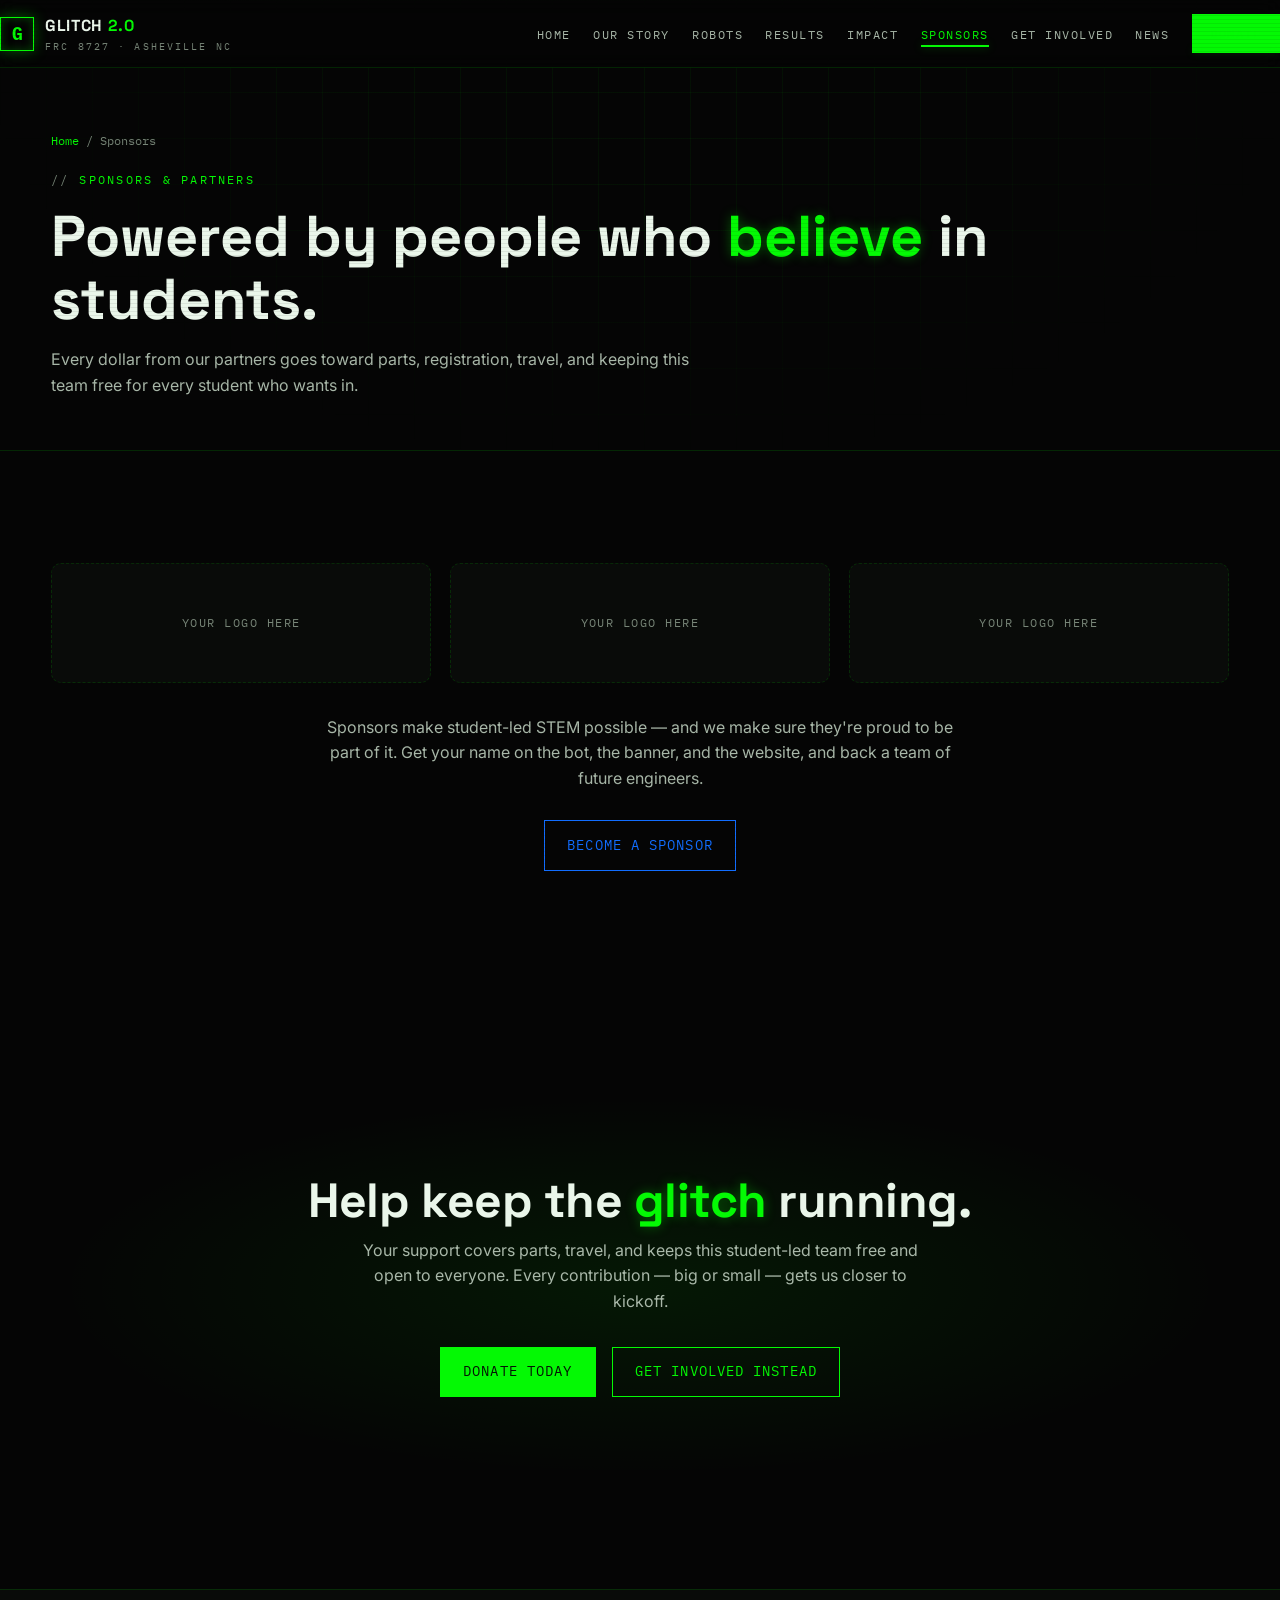
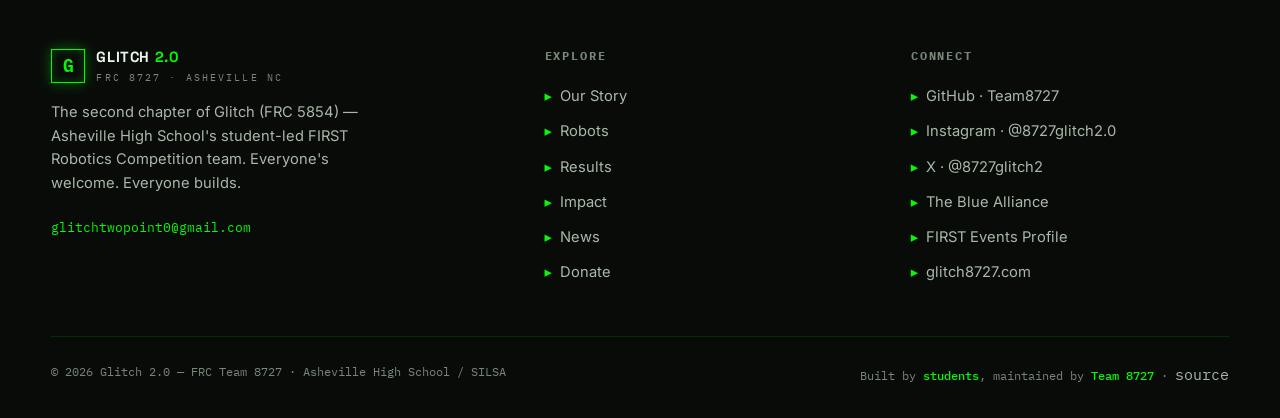
==== sponsors.html @ 0072e233 "hi" ====
<!DOCTYPE html>
<html lang="en">
<head>
  <meta charset="UTF-8">
  <meta name="viewport" content="width=device-width, initial-scale=1">
  <title>Sponsors &amp; Donate | GLITCH 2.0 FRC 8727</title>
  <meta name="description" content="Support Glitch 2.0 (FRC 8727). Sponsor the team or donate — every dollar keeps our student-led team free and open to everyone.">
  <link rel="icon" href="assets/favicon.svg" type="image/svg+xml">
  <meta property="og:type" content="website">
  <meta property="og:title" content="Sponsors &amp; Donate | GLITCH 2.0 FRC 8727">
  <meta name="theme-color" content="#04F904">
  <link rel="stylesheet" href="assets/css/style.css">
</head>
<body id="top">
  <a class="skip" href="#main">Skip to main content</a>
  <div class="scanlines" aria-hidden="true"></div>

  <!-- ================= NAV ================= -->
  <header class="nav">
    <div class="container nav-inner">
      <a class="brand" href="index.html" aria-label="Glitch 2.0 home">
        <span class="brand-mark" aria-hidden="true">G</span>
        <span>
          <span class="brand-name">GLITCH <span>2.0</span></span>
          <span class="brand-sub">FRC 8727 · ASHEVILLE NC</span>
        </span>
      </a>
      <nav aria-label="Primary">
        <ul class="nav-links" id="nav-links">
          <li><a href="index.html">Home</a></li>
          <li><a href="about.html">Our Story</a></li>
          <li><a href="robots.html">Robots</a></li>
          <li><a href="results.html">Results</a></li>
          <li><a href="impact.html">Impact</a></li>
          <li><a href="sponsors.html">Sponsors</a></li>
          <li><a href="get-involved.html">Get Involved</a></li>
          <li><a href="news.html">News</a></li>
          <li><a class="btn solid" href="sponsors.html#donate">Donate</a></li>
        </ul>
      </nav>
      <button class="nav-toggle" aria-label="Toggle menu" aria-expanded="false" aria-controls="nav-links">☰</button>
    </div>
  </header>

  <main id="main">
    <!-- ================= PAGE HERO ================= -->
    <section class="page-hero">
      <div class="bg-grid" aria-hidden="true"></div>
      <div class="container">
        <div class="breadcrumb"><a href="index.html">Home</a> / Sponsors</div>
        <span class="kicker">Sponsors &amp; partners</span>
        <h1>Powered by people who <span class="glow-text">believe</span> in students.</h1>
        <p>Every dollar from our partners goes toward parts, registration, travel, and keeping this
        team free for every student who wants in.</p>
      </div>
    </section>

    <section class="section" id="sponsors">
      <div class="container">
        <div class="sponsor-grid">
          <div class="sponsor-slot reveal">Your logo here</div>
          <div class="sponsor-slot reveal d1">Your logo here</div>
          <div class="sponsor-slot reveal d2">Your logo here</div>
        </div>

        <p class="sponsor-note">Sponsors make student-led STEM possible — and we make sure they're proud
        to be part of it. Get your name on the bot, the banner, and the website, and back a team of
        future engineers.</p>

        <div class="sponsor-cta reveal">
          <a class="btn blue" href="mailto:glitchtwopoint0@gmail.com?subject=Sponsoring%20Glitch%202.0">Become a Sponsor</a>
        </div>
      </div>
    </section>

    <!-- ================= DONATE ================= -->
    <section class="section" id="donate">
      <div class="container cta-band reveal">
        <h2>Help keep the <span class="glow-text">glitch</span> running.</h2>
        <p>Your support covers parts, travel, and keeps this student-led team free and open to everyone.
        Every contribution — big or small — gets us closer to kickoff.</p>
        <div class="cta-row">
          <a class="btn solid" href="mailto:glitchtwopoint0@gmail.com?subject=Donation%20to%20Glitch%202.0">Donate Today</a>
          <a class="btn" href="get-involved.html">Get Involved Instead</a>
        </div>
      </div>
    </section>
  </main>

  <!-- ================= FOOTER ================= -->
  <footer class="footer">
    <div class="container">
      <div class="footer-grid">
        <div>
          <a class="brand" href="index.html" aria-label="Glitch 2.0 home">
            <span class="brand-mark" aria-hidden="true">G</span>
            <span>
              <span class="brand-name">GLITCH <span>2.0</span></span>
              <span class="brand-sub">FRC 8727 · ASHEVILLE NC</span>
            </span>
          </a>
          <p class="brand-desc">The second chapter of Glitch (FRC 5854) — Asheville High School's
          student-led FIRST Robotics Competition team. Everyone's welcome. Everyone builds.</p>
          <p style="font-family:var(--font-mono);font-size:0.8rem;color:var(--neon)">glitchtwopoint0@gmail.com</p>
        </div>

        <div>
          <h4>Explore</h4>
          <ul class="footer-links">
            <li><a href="about.html">Our Story</a></li>
            <li><a href="robots.html">Robots</a></li>
            <li><a href="results.html">Results</a></li>
            <li><a href="impact.html">Impact</a></li>
            <li><a href="news.html">News</a></li>
            <li><a href="sponsors.html#donate">Donate</a></li>
          </ul>
        </div>

        <div>
          <h4>Connect</h4>
          <ul class="footer-links">
            <li><a href="https://github.com/Team8727" target="_blank" rel="noopener">GitHub · Team8727</a></li>
            <li><a href="https://www.instagram.com/8727glitch2.0/" target="_blank" rel="noopener">Instagram · @8727glitch2.0</a></li>
            <li><a href="https://x.com/8727glitch2" target="_blank" rel="noopener">X · @8727glitch2</a></li>
            <li><a href="https://www.thebluealliance.com/team/8727" target="_blank" rel="noopener">The Blue Alliance</a></li>
            <li><a href="https://frc-events.firstinspires.org/team/8727" target="_blank" rel="noopener">FIRST Events Profile</a></li>
            <li><a href="https://www.glitch8727.com" target="_blank" rel="noopener">glitch8727.com</a></li>
          </ul>
        </div>
      </div>

      <div class="footer-bottom">
        <span>© <span id="year">2026</span> Glitch 2.0 — FRC Team 8727 · Asheville High School / SILSA</span>
        <span class="credit">Built by <b>students</b>, maintained by <b>Team 8727</b> · <a href="https://github.com/Team8727/Glitch-2.0-Website" target="_blank" rel="noopener">source</a></span>
      </div>
    </div>
  </footer>

  <a class="to-top" href="#top" aria-label="Back to top">↑</a>

  <script src="assets/js/main.js"></script>
</body>
</html>
---- assets/css/style.css ----
/* ============================================================
   GLITCH 2.0 — FRC Team 8727
   Single-page site stylesheet
   Palette: near-black + neon green #04F904 + blue #116DFF
   ============================================================ */

/* ---------- Fonts ---------- */
@import url('https://fonts.googleapis.com/css2?family=Space+Grotesk:wght@400;500;600;700&family=IBM+Plex+Mono:wght@400;500;600&family=Inter:wght@400;500;600&display=swap');

/* ---------- Reset ---------- */
*, *::before, *::after { box-sizing: border-box; margin: 0; padding: 0; }

:root {
  --bg: #050505;
  --bg-2: #090b09;
  --surface: #0d0f0d;
  --surface-2: #111411;
  --line: rgba(4, 249, 4, 0.14);
  --line-strong: rgba(4, 249, 4, 0.35);
  --neon: #04F904;
  --neon-soft: rgba(4, 249, 4, 0.55);
  --neon-glow: rgba(4, 249, 4, 0.35);
  --blue: #116DFF;
  --blue-soft: rgba(17, 109, 255, 0.55);
  --magenta: #FF00E5;
  --text: #eaf6ea;
  --text-2: #a9b8a9;
  --muted: #788678;
  --font-display: 'Space Grotesk', system-ui, sans-serif;
  --font-body: 'Inter', system-ui, sans-serif;
  --font-mono: 'IBM Plex Mono', ui-monospace, monospace;
  --maxw: 1180px;
  --nav-h: 68px;
  --radius: 10px;
}

html { scroll-behavior: smooth; scroll-padding-top: calc(var(--nav-h) + 12px); }

body {
  background: var(--bg);
  color: var(--text);
  font-family: var(--font-body);
  line-height: 1.6;
  overflow-x: hidden;
  -webkit-font-smoothing: antialiased;
}

/* Custom scrollbar */
::-webkit-scrollbar { width: 10px; }
::-webkit-scrollbar-track { background: #080a08; }
::-webkit-scrollbar-thumb { background: linear-gradient(var(--neon), var(--blue)); border-radius: 0; }
::selection { background: var(--neon); color: #051205; }

img { max-width: 100%; display: block; }
a { color: var(--neon); text-decoration: none; }
a:hover { text-shadow: 0 0 8px var(--neon-glow); }
ul { list-style: none; }

/* ---------- Reusable bits ---------- */
.container { width: min(var(--maxw), 92vw); margin-inline: auto; }

.section { padding: clamp(4rem, 9vw, 7rem) 0; position: relative; }
.section-head { margin-bottom: clamp(2rem, 5vw, 3.5rem); max-width: 760px; }

.kicker {
  font-family: var(--font-mono);
  font-size: 0.78rem;
  letter-spacing: 0.18em;
  text-transform: uppercase;
  color: var(--neon);
  display: inline-flex;
  align-items: center;
  gap: 0.6rem;
  margin-bottom: 1rem;
}
.kicker::before { content: '//'; color: var(--muted); }
.kicker .idx { color: var(--blue); }

h1, h2, h3 { font-family: var(--font-display); font-weight: 700; line-height: 1.1; }
h2 { font-size: clamp(1.9rem, 4.5vw, 3rem); letter-spacing: -0.01em; }
.section-head p { color: var(--text-2); margin-top: 1rem; }

.glow-text { color: var(--neon); text-shadow: 0 0 12px var(--neon-glow); }

.btn {
  display: inline-flex;
  align-items: center;
  gap: 0.55rem;
  font-family: var(--font-mono);
  font-size: 0.85rem;
  letter-spacing: 0.08em;
  text-transform: uppercase;
  padding: 0.85rem 1.4rem;
  border: 1px solid var(--neon);
  color: var(--neon);
  background: transparent;
  position: relative;
  cursor: pointer;
  transition: background 0.2s, color 0.2s, box-shadow 0.2s;
}
.btn:hover { background: var(--neon); color: #051205; box-shadow: 0 0 24px var(--neon-glow); text-shadow: none; }
.btn.solid { background: var(--neon); color: #051205; }
.btn.solid:hover { background: transparent; color: var(--neon); }
.btn.blue { border-color: var(--blue); color: var(--blue); }
.btn.blue:hover { background: var(--blue); color: #04101f; box-shadow: 0 0 24px rgba(17,109,255,0.4); }

.card {
  background: linear-gradient(180deg, var(--surface), var(--bg-2));
  border: 1px solid var(--line);
  border-radius: var(--radius);
  padding: 1.6rem;
  position: relative;
  transition: border-color 0.25s, transform 0.25s;
}
.card:hover { border-color: var(--line-strong); transform: translateY(-3px); }

/* ---------- Background fx ---------- */
.bg-grid {
  background-image:
    linear-gradient(rgba(4,249,4,0.05) 1px, transparent 1px),
    linear-gradient(90deg, rgba(4,249,4,0.05) 1px, transparent 1px);
  background-size: 46px 46px;
  mask-image: radial-gradient(ellipse at 50% 0%, #000 30%, transparent 75%);
  -webkit-mask-image: radial-gradient(ellipse at 50% 0%, #000 30%, transparent 75%);
}

.scanlines {
  position: fixed;
  inset: 0;
  pointer-events: none;
  z-index: 60;
  background: repeating-linear-gradient(
    to bottom,
    transparent 0px,
    transparent 3px,
    rgba(0, 0, 0, 0.14) 3px,
    rgba(0, 0, 0, 0.14) 4px
  );
  mix-blend-mode: multiply;
  opacity: 0.5;
}

/* ---------- Nav ---------- */
.nav {
  position: fixed;
  top: 0; left: 0; right: 0;
  height: var(--nav-h);
  z-index: 50;
  display: flex;
  align-items: center;
  background: rgba(5, 5, 5, 0.78);
  backdrop-filter: blur(10px);
  -webkit-backdrop-filter: blur(10px);
  border-bottom: 1px solid var(--line);
  transition: box-shadow 0.3s, background 0.3s;
}
.nav.scrolled { background: rgba(5, 5, 5, 0.94); box-shadow: 0 6px 24px rgba(0,0,0,0.5); }
.nav-inner { display: flex; align-items: center; justify-content: space-between; width: 100%; }

.brand { display: flex; align-items: center; gap: 0.7rem; }
.brand-mark {
  width: 34px; height: 34px;
  display: grid; place-items: center;
  font-family: var(--font-mono);
  font-weight: 700; font-size: 1.15rem;
  color: var(--neon);
  border: 1px solid var(--neon);
  box-shadow: 0 0 14px var(--neon-glow), inset 0 0 10px rgba(4,249,4,0.25);
}
.brand-name { font-family: var(--font-display); font-weight: 700; letter-spacing: 0.04em; color: var(--text); }
.brand-name span { color: var(--neon); }
.brand-sub { display: block; font-family: var(--font-mono); font-size: 0.6rem; letter-spacing: 0.22em; color: var(--muted); }

.nav-links { display: flex; align-items: center; gap: 1.4rem; }
.nav-links a {
  font-family: var(--font-mono);
  font-size: 0.78rem;
  letter-spacing: 0.12em;
  text-transform: uppercase;
  color: var(--text-2);
  position: relative;
  padding: 0.3rem 0;
}
.nav-links a::after {
  content: '';
  position: absolute; left: 0; bottom: 0;
  width: 0; height: 2px;
  background: var(--neon);
  box-shadow: 0 0 8px var(--neon-glow);
  transition: width 0.25s;
}
.nav-links a:hover, .nav-links a.active { color: var(--neon); }
.nav-links a:hover::after, .nav-links a.active::after { width: 100%; }
.nav-links .btn { padding: 0.55rem 1.1rem; }

.nav-toggle { display: none; background: none; border: 1px solid var(--line); color: var(--neon); width: 42px; height: 42px; cursor: pointer; font-size: 1.2rem; }

/* ---------- Hero ---------- */
.hero { position: relative; min-height: 100svh; display: flex; align-items: center; overflow: hidden; padding-top: var(--nav-h); }
.hero .bg-grid { position: absolute; inset: 0; }
.hero::before {
  content: '';
  position: absolute;
  width: 560px; height: 560px;
  background: radial-gradient(circle, var(--neon-glow), transparent 70%);
  top: -120px; right: -80px;
  filter: blur(60px);
  opacity: 0.5;
  animation: float 12s ease-in-out infinite;
}
.hero::after {
  content: '';
  position: absolute;
  width: 420px; height: 420px;
  background: radial-gradient(circle, rgba(17,109,255,0.35), transparent 70%);
  bottom: -140px; left: -100px;
  filter: blur(60px);
  animation: float 16s ease-in-out infinite reverse;
}
@keyframes float { 0%,100% { transform: translate(0,0); } 50% { transform: translate(20px, 20px); } }

.hero-inner { position: relative; z-index: 2; display: grid; grid-template-columns: 1.4fr 1fr; align-items: center; gap: 3rem; padding: 3rem 0; }

.hero-badge {
  display: inline-flex; align-items: center; gap: 0.6rem;
  font-family: var(--font-mono); font-size: 0.75rem; letter-spacing: 0.16em;
  color: var(--neon); border: 1px solid var(--line-strong);
  padding: 0.45rem 0.9rem; margin-bottom: 1.4rem;
}
.hero-badge .dot { width: 8px; height: 8px; background: var(--neon); border-radius: 50%; box-shadow: 0 0 10px var(--neon); animation: blink 1.4s steps(2) infinite; }
@keyframes blink { 50% { opacity: 0.25; } }

.hero-title { font-size: clamp(2.6rem, 9vw, 6rem); line-height: 0.98; letter-spacing: -0.02em; }
.hero-title .thin { color: var(--text-2); font-weight: 500; }

.hero-sub { margin-top: 1.4rem; font-size: clamp(1rem, 2.4vw, 1.25rem); color: var(--text-2); max-width: 30ch; }
.hero-sub strong { color: var(--text); }

.hero-cta { margin-top: 2rem; display: flex; flex-wrap: wrap; gap: 1rem; }
.hero-meta { margin-top: 2.2rem; display: flex; flex-wrap: wrap; gap: 1.6rem; font-family: var(--font-mono); font-size: 0.78rem; color: var(--muted); }
.hero-meta span b { color: var(--neon); font-weight: 500; }

.hero-visual { display: flex; justify-content: center; align-items: center; position: relative; }
.hero-visual .logo-frame {
  position: relative;
  width: min(360px, 80vw);
  aspect-ratio: 1 / 1;
  display: grid; place-items: center;
}
.hero-visual .logo-frame img { width: 100%; height: 100%; object-fit: contain; filter: drop-shadow(0 0 26px rgba(4,249,4,0.35)); }
.hero-visual .ring {
  position: absolute; inset: 0;
  border: 1px dashed var(--line-strong);
  border-radius: 50%;
  animation: spin 26s linear infinite;
}
.hero-visual .ring2 {
  position: absolute; inset: -18px;
  border: 1px solid rgba(17,109,255,0.35);
  border-radius: 50%;
  border-left-color: transparent;
  animation: spin 14s linear infinite reverse;
}
@keyframes spin { to { transform: rotate(360deg); } }

.scroll-hint {
  position: absolute; bottom: 26px; left: 50%; transform: translateX(-50%);
  font-family: var(--font-mono); font-size: 0.68rem; letter-spacing: 0.2em;
  color: var(--muted); display: flex; flex-direction: column; align-items: center; gap: 0.5rem;
}
.scroll-hint .mouse { width: 22px; height: 34px; border: 1px solid var(--muted); border-radius: 12px; position: relative; }
.scroll-hint .mouse::after { content: ''; position: absolute; top: 6px; left: 50%; width: 3px; height: 6px; background: var(--neon); transform: translateX(-50%); border-radius: 2px; animation: wheel 1.6s ease-in-out infinite; }
@keyframes wheel { 0% { opacity: 1; top: 6px; } 100% { opacity: 0; top: 18px; } }

/* Glitch heading */
.glitch { position: relative; display: inline-block; }
.glitch::before, .glitch::after {
  content: attr(data-text);
  position: absolute; inset: 0;
  overflow: hidden;
  clip-path: inset(0 0 0 0);
  opacity: 0.85;
}
.glitch::before { color: var(--magenta); animation: glitch-a 3.2s infinite steps(1); }
.glitch::after { color: var(--blue); animation: glitch-b 2.7s infinite steps(1); }
@keyframes glitch-a {
  0%, 8.4% { clip-path: inset(0 0 85% 0); transform: translate(-3px, 0); }
  8.6%, 16% { clip-path: inset(60% 0 10% 0); transform: translate(3px, -2px); }
  16.2%, 24% { clip-path: inset(30% 0 50% 0); transform: translate(-2px, 2px); }
  24.2%, 32% { clip-path: inset(80% 0 4% 0); transform: translate(2px, 0); }
  32.2%, 100% { clip-path: inset(0 0 100% 0); transform: translate(0,0); }
}
@keyframes glitch-b {
  0%, 10% { clip-path: inset(70% 0 12% 0); transform: translate(3px, 0); }
  10.2%, 18% { clip-path: inset(12% 0 70% 0); transform: translate(-3px, 2px); }
  18.2%, 26% { clip-path: inset(45% 0 30% 0); transform: translate(2px, -2px); }
  26.2%, 34% { clip-path: inset(90% 0 2% 0); transform: translate(-2px, 0); }
  34.2%, 100% { clip-path: inset(0 0 100% 0); transform: translate(0,0); }
}

/* ---------- Ticker (rotating individual messages) ---------- */
.ticker {
  border-block: 1px solid var(--line);
  background: var(--bg-2);
  padding: 0.85rem 1rem;
  display: flex;
  align-items: center;
  justify-content: center;
  gap: 1rem;
  min-height: 46px;
}
.ticker-label {
  font-family: var(--font-mono);
  font-size: 0.68rem;
  letter-spacing: 0.16em;
  color: var(--blue);
  white-space: nowrap;
}
.ticker-label::before { content: '▮'; color: var(--neon); margin-right: 0.5rem; animation: blink 1.4s steps(2) infinite; }
.ticker-text {
  font-family: var(--font-mono);
  font-size: 0.8rem;
  letter-spacing: 0.12em;
  text-transform: uppercase;
  color: var(--text-2);
  text-align: center;
  transition: opacity 0.35s ease, transform 0.35s ease;
}
.ticker-text b { color: var(--neon); font-weight: 500; }
.ticker-text.fade-out { opacity: 0; transform: translateY(8px); }

/* ---------- About ---------- */
.about-grid { display: grid; grid-template-columns: 1.15fr 0.85fr; gap: 3rem; align-items: start; }
.about-copy p { color: var(--text-2); margin-bottom: 1.1rem; }
.about-copy p strong { color: var(--text); }
.facts { display: grid; grid-template-columns: repeat(2, 1fr); gap: 0.8rem; margin-top: 1.6rem; }
.fact { border-left: 2px solid var(--neon); padding: 0.5rem 0.9rem; background: var(--surface); }
.fact b { display: block; font-family: var(--font-mono); font-size: 0.8rem; color: var(--neon); letter-spacing: 0.1em; }
.fact span { font-size: 0.85rem; color: var(--text-2); }

.terminal {
  background: #070907;
  border: 1px solid var(--line);
  border-radius: var(--radius);
  font-family: var(--font-mono);
  font-size: 0.82rem;
  box-shadow: 0 20px 60px rgba(0,0,0,0.6);
  overflow: hidden;
}
.terminal-bar { display: flex; align-items: center; gap: 0.5rem; padding: 0.7rem 1rem; border-bottom: 1px solid var(--line); background: var(--surface); }
.terminal-bar i { width: 10px; height: 10px; border-radius: 50%; display: inline-block; }
.terminal-bar i:nth-child(1) { background: #ff5f56; } .terminal-bar i:nth-child(2) { background: #ffbd2e; } .terminal-bar i:nth-child(3) { background: #27c93f; }
.terminal-bar span { margin-left: auto; font-size: 0.7rem; color: var(--muted); letter-spacing: 0.08em; }
.terminal-body { padding: 1.1rem 1.2rem; min-height: 260px; }
.terminal-body .line { color: var(--text-2); margin-bottom: 0.45rem; white-space: pre-wrap; }
.terminal-body .line .p { color: var(--neon); }
.terminal-body .line .c { color: var(--blue); }
.terminal-body .line .dim { color: var(--muted); }
.terminal-body .line .ok { color: var(--neon); }
.cursor { display: inline-block; width: 0.6em; height: 1em; background: var(--neon); vertical-align: text-bottom; animation: blink 1s steps(1) infinite; }

/* ---------- Stats ---------- */
.stats { background: var(--bg-2); border-block: 1px solid var(--line); }
.stats-grid { display: grid; grid-template-columns: repeat(5, 1fr); gap: 1px; background: var(--line); }
.stat { background: var(--bg-2); padding: 2.2rem 1.2rem; text-align: center; }
.stat b { display: block; font-family: var(--font-display); font-size: clamp(2rem, 4vw, 3rem); font-weight: 700; color: var(--neon); text-shadow: 0 0 18px var(--neon-glow); }
.stat b sup { font-size: 0.5em; color: var(--blue); }
.stat span { display: block; margin-top: 0.4rem; font-family: var(--font-mono); font-size: 0.72rem; letter-spacing: 0.12em; text-transform: uppercase; color: var(--muted); }

/* ---------- Robots ---------- */
.robot-card { border-radius: var(--radius); border: 1px solid var(--line); background: linear-gradient(160deg, var(--surface), var(--bg-2)); overflow: hidden; display: grid; grid-template-columns: 1fr 2fr; transition: border-color 0.3s; }
.robot-card:hover { border-color: var(--line-strong); }
.robot-side { border-right: 1px solid var(--line); padding: 1.6rem 1.4rem; display: flex; flex-direction: column; justify-content: space-between; gap: 1rem; background: rgba(4,249,4,0.02); }
.robot-side .year { font-family: var(--font-mono); font-size: 0.75rem; letter-spacing: 0.18em; color: var(--blue); }
.robot-side .name { font-family: var(--font-display); font-size: 1.7rem; font-weight: 700; line-height: 1.05; }
.robot-side .aka { font-family: var(--font-mono); font-size: 0.75rem; color: var(--muted); }
.robot-side .status { align-self: flex-start; font-family: var(--font-mono); font-size: 0.7rem; letter-spacing: 0.12em; padding: 0.35rem 0.7rem; border: 1px solid var(--line-strong); color: var(--neon); }
.robot-side .status.unknown { color: var(--muted); border-color: rgba(120,134,120,0.4); }
.robot-side .status.win { background: rgba(4,249,4,0.08); box-shadow: 0 0 14px rgba(4,249,4,0.12); }
.robot-main { padding: 1.6rem 1.5rem; }
.robot-main p { color: var(--text-2); font-size: 0.95rem; margin-bottom: 1rem; }
.robot-main p strong { color: var(--text); }
.robot-tags { display: flex; flex-wrap: wrap; gap: 0.5rem; }
.robot-tags span { font-family: var(--font-mono); font-size: 0.7rem; letter-spacing: 0.06em; padding: 0.3rem 0.65rem; border: 1px solid var(--line); color: var(--text-2); border-radius: 2px; }
.robot-tags span b { color: var(--neon); font-weight: 500; }
.robot-list { display: grid; gap: 1.4rem; }

/* ---------- Results ---------- */
.results-grid { display: grid; grid-template-columns: 1.2fr 0.8fr; gap: 3rem; align-items: start; }

.season-table { width: 100%; border-collapse: collapse; font-size: 0.9rem; }
.season-table th {
  font-family: var(--font-mono); font-size: 0.7rem; letter-spacing: 0.14em; text-transform: uppercase;
  color: var(--muted); text-align: left; padding: 0.7rem 0.8rem; border-bottom: 1px solid var(--line-strong);
}
.season-table td { padding: 0.85rem 0.8rem; border-bottom: 1px solid var(--line); color: var(--text-2); }
.season-table td b { color: var(--text); }
.season-table tr.hl td { background: rgba(4,249,4,0.05); }
.season-table tr.hl td:first-child { box-shadow: inset 3px 0 0 var(--neon); }
.season-table .award { font-family: var(--font-mono); font-size: 0.72rem; color: var(--neon); }
.season-table .stat-badge { font-family: var(--font-mono); font-size: 0.75rem; color: var(--blue); }

.awards { margin-top: 1.8rem; }
.awards h3 { font-size: 1.05rem; margin-bottom: 1.2rem; font-family: var(--font-mono); color: var(--text-2); font-weight: 500; letter-spacing: 0.08em; }
.award-list { position: relative; padding-left: 1.4rem; }
.award-list::before { content: ''; position: absolute; left: 4px; top: 4px; bottom: 4px; width: 2px; background: linear-gradient(var(--neon), var(--blue)); opacity: 0.5; }
.award-item { position: relative; padding: 0.5rem 0 0.9rem 1rem; }
.award-item::before { content: ''; position: absolute; left: -1.4rem; top: 0.9rem; width: 10px; height: 10px; border-radius: 50%; background: var(--bg); border: 2px solid var(--neon); box-shadow: 0 0 10px var(--neon-glow); }
.award-item .yr { font-family: var(--font-mono); font-size: 0.7rem; color: var(--blue); letter-spacing: 0.1em; }
.award-item p { color: var(--text-2); font-size: 0.9rem; }
.award-item p b { color: var(--text); }

/* Event card */
.event-card { position: sticky; top: calc(var(--nav-h) + 20px); border: 1px solid var(--line-strong); background: linear-gradient(170deg, rgba(4,249,4,0.06), transparent 60%), var(--surface); border-radius: var(--radius); padding: 1.8rem; overflow: hidden; }
.event-card::after { content: 'THOR'; position: absolute; right: -30px; top: -30px; font-family: var(--font-display); font-weight: 700; font-size: 7rem; color: rgba(4,249,4,0.05); pointer-events: none; }
.event-card .tag { font-family: var(--font-mono); font-size: 0.7rem; letter-spacing: 0.16em; color: var(--neon); border: 1px solid var(--line-strong); padding: 0.3rem 0.6rem; display: inline-block; margin-bottom: 1rem; }
.event-card h3 { font-size: 1.4rem; margin-bottom: 0.3rem; }
.event-card .when { font-family: var(--font-mono); font-size: 0.8rem; color: var(--blue); }
.event-card .where { font-size: 0.9rem; color: var(--text-2); margin: 0.6rem 0 1.2rem; }
.countdown { display: grid; grid-template-columns: repeat(4, 1fr); gap: 0.6rem; margin: 1.2rem 0; }
.cd-cell { text-align: center; border: 1px solid var(--line); background: rgba(0,0,0,0.4); padding: 0.7rem 0.2rem; border-radius: 6px; }
.cd-cell b { display: block; font-family: var(--font-display); font-size: 1.6rem; color: var(--neon); text-shadow: 0 0 14px var(--neon-glow); }
.cd-cell span { font-family: var(--font-mono); font-size: 0.62rem; letter-spacing: 0.14em; text-transform: uppercase; color: var(--muted); }
.event-card .note { font-size: 0.8rem; color: var(--muted); margin-top: 0.8rem; font-family: var(--font-mono); }

/* ---------- Impact ---------- */
.impact-grid { display: grid; grid-template-columns: repeat(3, 1fr); gap: 1.4rem; }
.impact-card { border: 1px solid var(--line); border-radius: var(--radius); padding: 1.8rem 1.6rem; background: linear-gradient(180deg, var(--surface), var(--bg-2)); }
.impact-card .ico { font-size: 1.6rem; color: var(--neon); margin-bottom: 1rem; display: inline-block; text-shadow: 0 0 14px var(--neon-glow); }
.impact-card h3 { font-size: 1.15rem; margin-bottom: 0.6rem; }
.impact-card p { color: var(--text-2); font-size: 0.93rem; }
.impact-highlight { margin-top: 1.4rem; grid-column: 1 / -1; display: flex; align-items: center; gap: 1.2rem; border: 1px dashed var(--line-strong); border-radius: var(--radius); padding: 1.2rem 1.4rem; background: rgba(4,249,4,0.03); }
.impact-highlight .num { font-family: var(--font-display); font-size: 2.4rem; font-weight: 700; color: var(--neon); text-shadow: 0 0 18px var(--neon-glow); white-space: nowrap; }
.impact-highlight p { color: var(--text-2); font-size: 0.93rem; }
.impact-highlight p b { color: var(--text); }

/* ---------- Sponsors ---------- */
.sponsor-grid { display: grid; grid-template-columns: repeat(3, 1fr); gap: 1.2rem; margin-bottom: 2rem; }
.sponsor-slot { min-height: 120px; display: grid; place-items: center; border: 1px dashed var(--line); border-radius: var(--radius); color: var(--muted); font-family: var(--font-mono); font-size: 0.78rem; letter-spacing: 0.12em; text-transform: uppercase; background: var(--bg-2); }
.sponsor-slot.filled { border-style: solid; border-color: var(--line-strong); color: var(--text-2); font-size: 1.1rem; font-family: var(--font-display); font-weight: 700; letter-spacing: 0; text-transform: none; }
.sponsor-note { text-align: center; max-width: 640px; margin: 0 auto 1.8rem; color: var(--text-2); }
.sponsor-cta { text-align: center; }

/* ---------- Get involved ---------- */
.involve-grid { display: grid; grid-template-columns: repeat(2, 1fr); gap: 1.4rem; }
.involve-card { border: 1px solid var(--line); border-radius: var(--radius); padding: 1.7rem 1.6rem; background: linear-gradient(180deg, var(--surface), var(--bg-2)); position: relative; overflow: hidden; }
.involve-card::before { content: attr(data-tag); position: absolute; right: -2px; top: 12px; font-family: var(--font-mono); font-size: 0.65rem; letter-spacing: 0.14em; color: var(--bg); background: var(--neon); padding: 0.25rem 0.7rem; }
.involve-card h3 { font-size: 1.2rem; margin-bottom: 0.5rem; }
.involve-card p { color: var(--text-2); font-size: 0.93rem; margin-bottom: 1.1rem; }
.involve-card .tag-2 { font-family: var(--font-mono); font-size: 0.7rem; color: var(--blue); letter-spacing: 0.1em; }

/* ---------- News ---------- */
.news-grid { display: grid; grid-template-columns: repeat(3, 1fr); gap: 1.4rem; }
.news-card { border: 1px solid var(--line); border-radius: var(--radius); padding: 1.5rem; display: flex; flex-direction: column; background: linear-gradient(180deg, var(--surface), var(--bg-2)); }
.news-card .tag { font-family: var(--font-mono); font-size: 0.68rem; letter-spacing: 0.12em; text-transform: uppercase; color: var(--blue); }
.news-card .date { font-family: var(--font-mono); font-size: 0.72rem; color: var(--muted); margin: 0.5rem 0 0.7rem; }
.news-card h3 { font-size: 1.05rem; margin-bottom: 0.5rem; }
.news-card p { color: var(--text-2); font-size: 0.9rem; margin-bottom: 1rem; }
.news-card .more { margin-top: auto; font-family: var(--font-mono); font-size: 0.75rem; color: var(--neon); letter-spacing: 0.1em; }
.news-card.featured { border-color: var(--line-strong); box-shadow: inset 0 0 40px rgba(4,249,4,0.04); }

/* ---------- CTA band ---------- */
.cta-band { text-align: center; padding: 5rem 0; position: relative; }
.cta-band::before { content: ''; position: absolute; inset: 0; background: radial-gradient(ellipse at center, rgba(4,249,4,0.08), transparent 70%); }
.cta-band h2 { position: relative; margin-bottom: 0.6rem; }
.cta-band p { position: relative; color: var(--text-2); max-width: 560px; margin: 0 auto 2rem; }
.cta-band .cta-row { position: relative; display: flex; gap: 1rem; justify-content: center; flex-wrap: wrap; }

/* ---------- Footer ---------- */
.footer { border-top: 1px solid var(--line); background: var(--bg-2); padding: 3.5rem 0 2rem; }
.footer-grid { display: grid; grid-template-columns: 1.4fr 1fr 1fr; gap: 3rem; }
.footer h4 { font-family: var(--font-mono); font-size: 0.75rem; letter-spacing: 0.16em; text-transform: uppercase; color: var(--muted); margin-bottom: 1.1rem; }
.footer p, .footer a { color: var(--text-2); font-size: 0.92rem; }
.footer-links li { margin-bottom: 0.6rem; }
.footer-links a { display: inline-flex; align-items: center; gap: 0.5rem; }
.footer-links a::before { content: '▸'; color: var(--neon); }
.footer .brand-desc { color: var(--text-2); font-size: 0.92rem; margin: 1rem 0 1.4rem; max-width: 36ch; }
.footer-bottom { margin-top: 2.6rem; padding-top: 1.6rem; border-top: 1px solid var(--line); display: flex; justify-content: space-between; gap: 1rem; flex-wrap: wrap; font-family: var(--font-mono); font-size: 0.72rem; color: var(--muted); }
.footer-bottom a { color: var(--text-2); }
.footer-bottom .credit b { color: var(--neon); font-weight: 500; }

/* ---------- Back to top ---------- */
.to-top { position: fixed; right: 22px; bottom: 22px; z-index: 45; width: 46px; height: 46px; display: grid; place-items: center; border: 1px solid var(--line-strong); color: var(--neon); background: rgba(5,5,5,0.85); border-radius: 8px; opacity: 0; pointer-events: none; transition: opacity 0.3s, transform 0.3s; }
.to-top.show { opacity: 1; pointer-events: auto; }
.to-top:hover { transform: translateY(-3px); box-shadow: 0 0 18px var(--neon-glow); }

/* ---------- Reveal on scroll ---------- */
.reveal { opacity: 0; transform: translateY(26px); transition: opacity 0.7s ease, transform 0.7s ease; }
.reveal.in { opacity: 1; transform: none; }
.reveal.d1 { transition-delay: 0.08s; } .reveal.d2 { transition-delay: 0.16s; } .reveal.d3 { transition-delay: 0.24s; }

/* ---------- Skip link ---------- */
.skip { position: absolute; left: -999px; top: 0; z-index: 100; background: var(--neon); color: #051205; padding: 0.7rem 1.1rem; font-family: var(--font-mono); }
.skip:focus { left: 0; }

/* ---------- Interior page hero ---------- */
.page-hero { position: relative; padding: calc(var(--nav-h) + 4rem) 0 3.2rem; overflow: hidden; border-bottom: 1px solid var(--line); }
.page-hero .bg-grid { position: absolute; inset: 0; }
.page-hero .container { position: relative; z-index: 2; }
.page-hero .kicker { margin-bottom: 0.9rem; }
.page-hero h1 { font-size: clamp(2rem, 6vw, 3.6rem); }
.page-hero p { color: var(--text-2); max-width: 640px; margin-top: 1rem; }
.breadcrumb { font-family: var(--font-mono); font-size: 0.72rem; color: var(--muted); margin-bottom: 1rem; }
.breadcrumb a { color: var(--neon); }

/* ---------- Home: origins band ---------- */
.origins-band { border: 1px solid var(--line); border-left: 4px solid var(--neon); border-radius: var(--radius); padding: 2.2rem; background: linear-gradient(170deg, rgba(4,249,4,0.06), transparent 55%), var(--surface); display: grid; grid-template-columns: 1fr auto; align-items: center; gap: 2rem; }
.origins-band h3 { font-size: clamp(1.3rem, 3vw, 1.8rem); margin-bottom: 0.5rem; }
.origins-band p { color: var(--text-2); max-width: 62ch; }
@media (max-width: 760px) { .origins-band { grid-template-columns: 1fr; } }

/* ---------- Home: quick highlight cards ---------- */
.quick-grid { display: grid; grid-template-columns: repeat(3, 1fr); gap: 1.4rem; }
.quick-card { border: 1px solid var(--line); border-radius: var(--radius); padding: 1.6rem; background: linear-gradient(180deg, var(--surface), var(--bg-2)); transition: border-color 0.25s, transform 0.25s; }
.quick-card:hover { border-color: var(--line-strong); transform: translateY(-3px); }
.quick-card .num { font-family: var(--font-mono); font-size: 0.72rem; color: var(--blue); letter-spacing: 0.14em; }
.quick-card h3 { font-size: 1.15rem; margin: 0.5rem 0 0.5rem; }
.quick-card p { color: var(--text-2); font-size: 0.9rem; }
.quick-card .go { margin-top: 1rem; font-family: var(--font-mono); font-size: 0.75rem; color: var(--neon); letter-spacing: 0.08em; }
@media (max-width: 980px) { .quick-grid { grid-template-columns: 1fr; } }

/* ---------- About: lineage (why 2.0) ---------- */
.lineage { display: flex; align-items: stretch; justify-content: center; margin-bottom: 2.6rem; }
.lineage-node { flex: 1; max-width: 360px; border: 1px solid var(--line); border-radius: var(--radius); background: linear-gradient(180deg, var(--surface), var(--bg-2)); padding: 1.4rem 1.4rem 1.2rem; position: relative; }
.lineage-node .lg-year { position: absolute; top: -11px; left: 1.1rem; font-family: var(--font-mono); font-size: 0.68rem; letter-spacing: 0.14em; color: var(--bg); background: var(--blue); padding: 0.15rem 0.6rem; }
.lineage-node:last-child .lg-year { background: var(--neon); color: #051205; }
.lineage-node b { font-family: var(--font-display); font-size: 1.35rem; display: block; letter-spacing: 0.02em; }
.lineage-node small { display: block; color: var(--muted); font-size: 0.82rem; margin-top: 0.35rem; }
.lineage-arrow { display: grid; place-items: center; padding: 0 1.2rem; font-size: 1.3rem; color: var(--neon); text-shadow: 0 0 12px var(--neon-glow); }
.lineage-arrow::after { content: '▶'; }
.why2 { text-align: center; font-family: var(--font-mono); font-size: 0.85rem; letter-spacing: 0.1em; color: var(--text-2); margin-bottom: 2.6rem; }
.why2 b { color: var(--neon); font-weight: 500; }
@media (max-width: 640px) { .lineage { flex-direction: column; align-items: stretch; gap: 1.2rem; } .lineage-arrow { transform: rotate(90deg); padding: 0; } }

/* ---------- Hero: origins line ---------- */
.hero-legacy { margin-top: 1.4rem; display: inline-flex; align-items: center; gap: 0.7rem; font-family: var(--font-mono); font-size: 0.78rem; letter-spacing: 0.05em; color: var(--text-2); border: 1px solid var(--line); border-left: 3px solid var(--neon); padding: 0.6rem 1rem; background: rgba(4,249,4,0.03); }
.hero-legacy b { color: var(--neon); font-weight: 500; }

/* ---------- Responsive ---------- */
@media (max-width: 980px) {
  .hero-inner { grid-template-columns: 1fr; text-align: center; }
  .hero-sub { margin-inline: auto; }
  .hero-cta, .hero-meta { justify-content: center; }
  .hero-visual { order: -1; }
  .hero-visual .logo-frame { width: 200px; }
  .stats-grid { grid-template-columns: repeat(2, 1fr); }
  .stat:last-child { grid-column: span 2; }
  .about-grid, .results-grid { grid-template-columns: 1fr; }
  .impact-grid, .news-grid { grid-template-columns: 1fr; }
  .sponsor-grid { grid-template-columns: repeat(2, 1fr); }
  .involve-grid { grid-template-columns: 1fr; }
  .event-card { position: static; }
  .footer-grid { grid-template-columns: 1fr; gap: 2rem; }
  .robot-card { grid-template-columns: 1fr; }
  .robot-side { border-right: 0; border-bottom: 1px solid var(--line); }

  .nav-links {
    position: fixed; inset: var(--nav-h) 0 auto 0;
    flex-direction: column; align-items: flex-start;
    background: rgba(5,5,5,0.97); padding: 1.4rem 6vw 1.6rem;
    gap: 1.1rem; border-bottom: 1px solid var(--line);
    transform: translateY(-120%); transition: transform 0.3s;
  }
  .nav-links.open { transform: none; }
  .nav-toggle { display: grid; place-items: center; }
}

@media (max-width: 560px) {
  .stats-grid { grid-template-columns: repeat(2, 1fr); }
  .facts { grid-template-columns: 1fr; }
  .sponsor-grid { grid-template-columns: 1fr; }
  .brand-sub { display: none; }
}

/* ---------- Reduced motion ---------- */
@media (prefers-reduced-motion: reduce) {
  *, *::before, *::after { animation-duration: 0.001ms !important; animation-iteration-count: 1 !important; transition-duration: 0.001ms !important; }
  html { scroll-behavior: auto; }
  .reveal { opacity: 1; transform: none; }
}
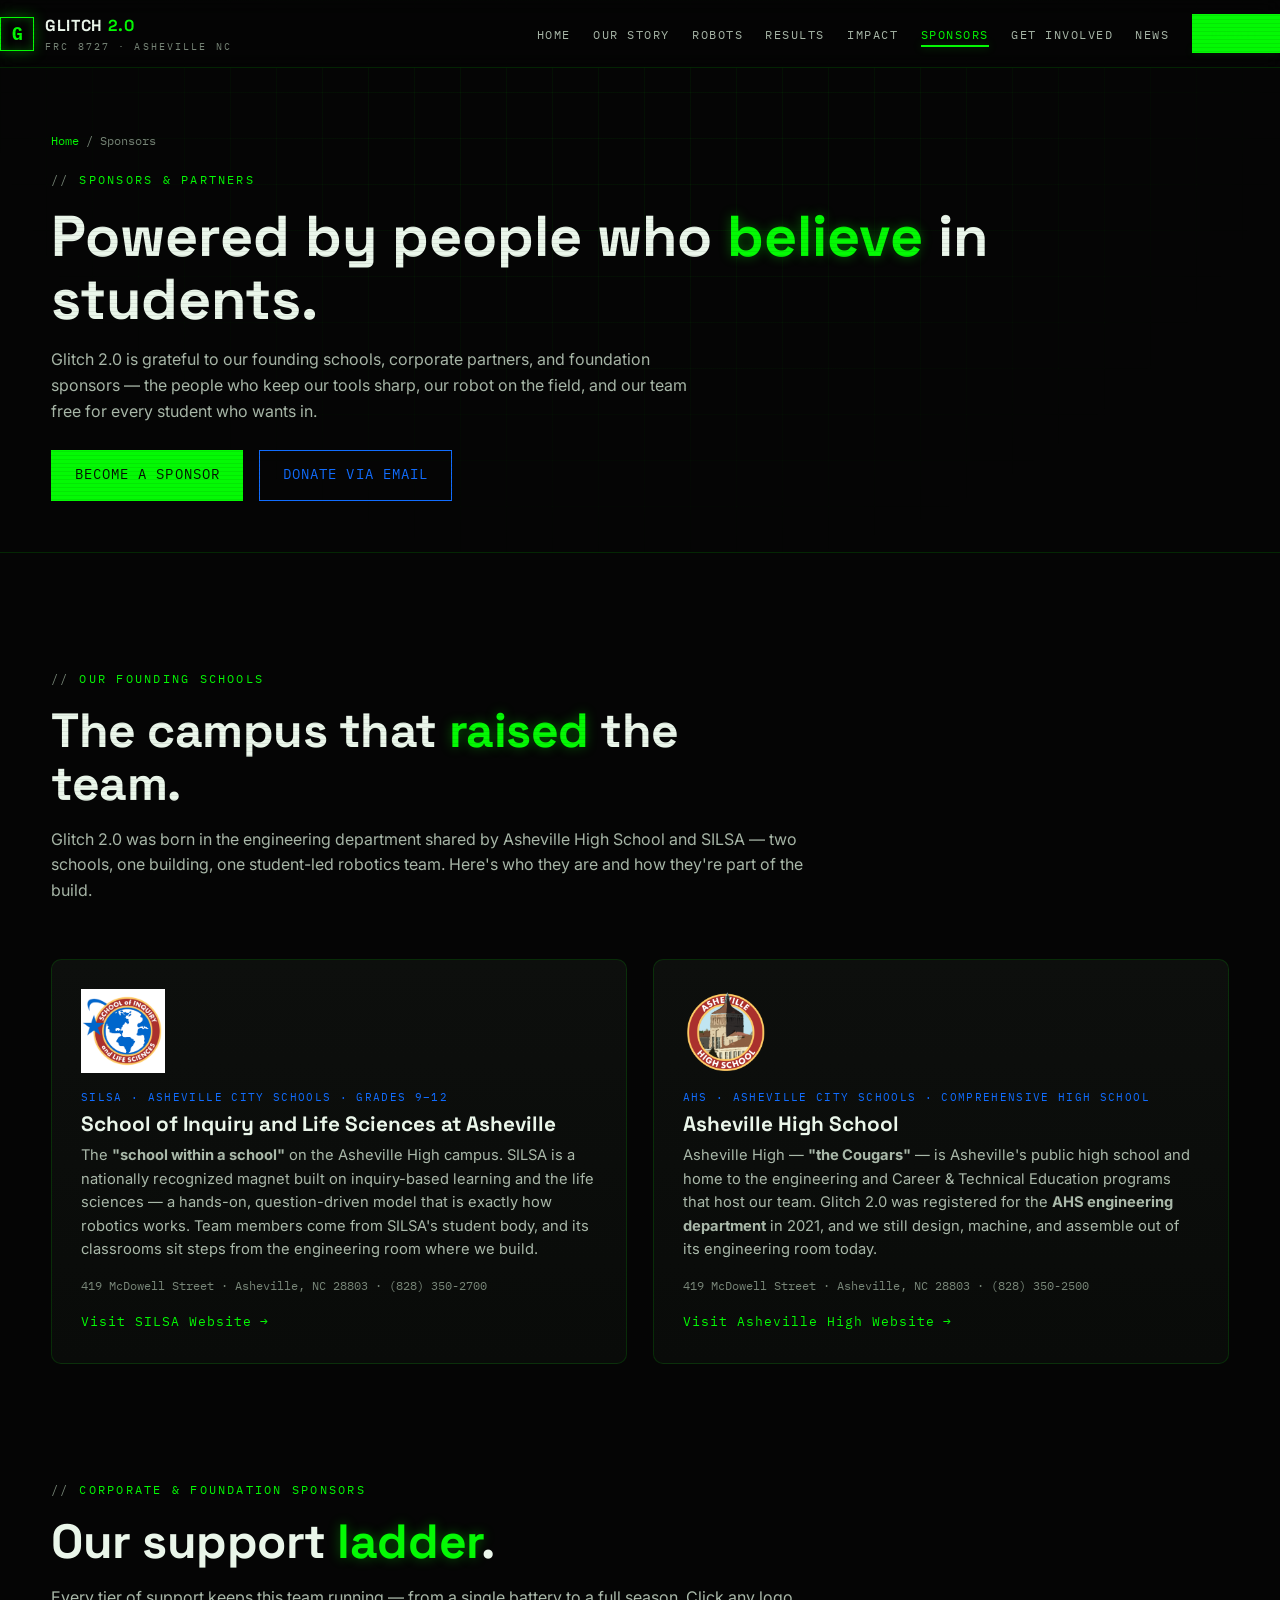
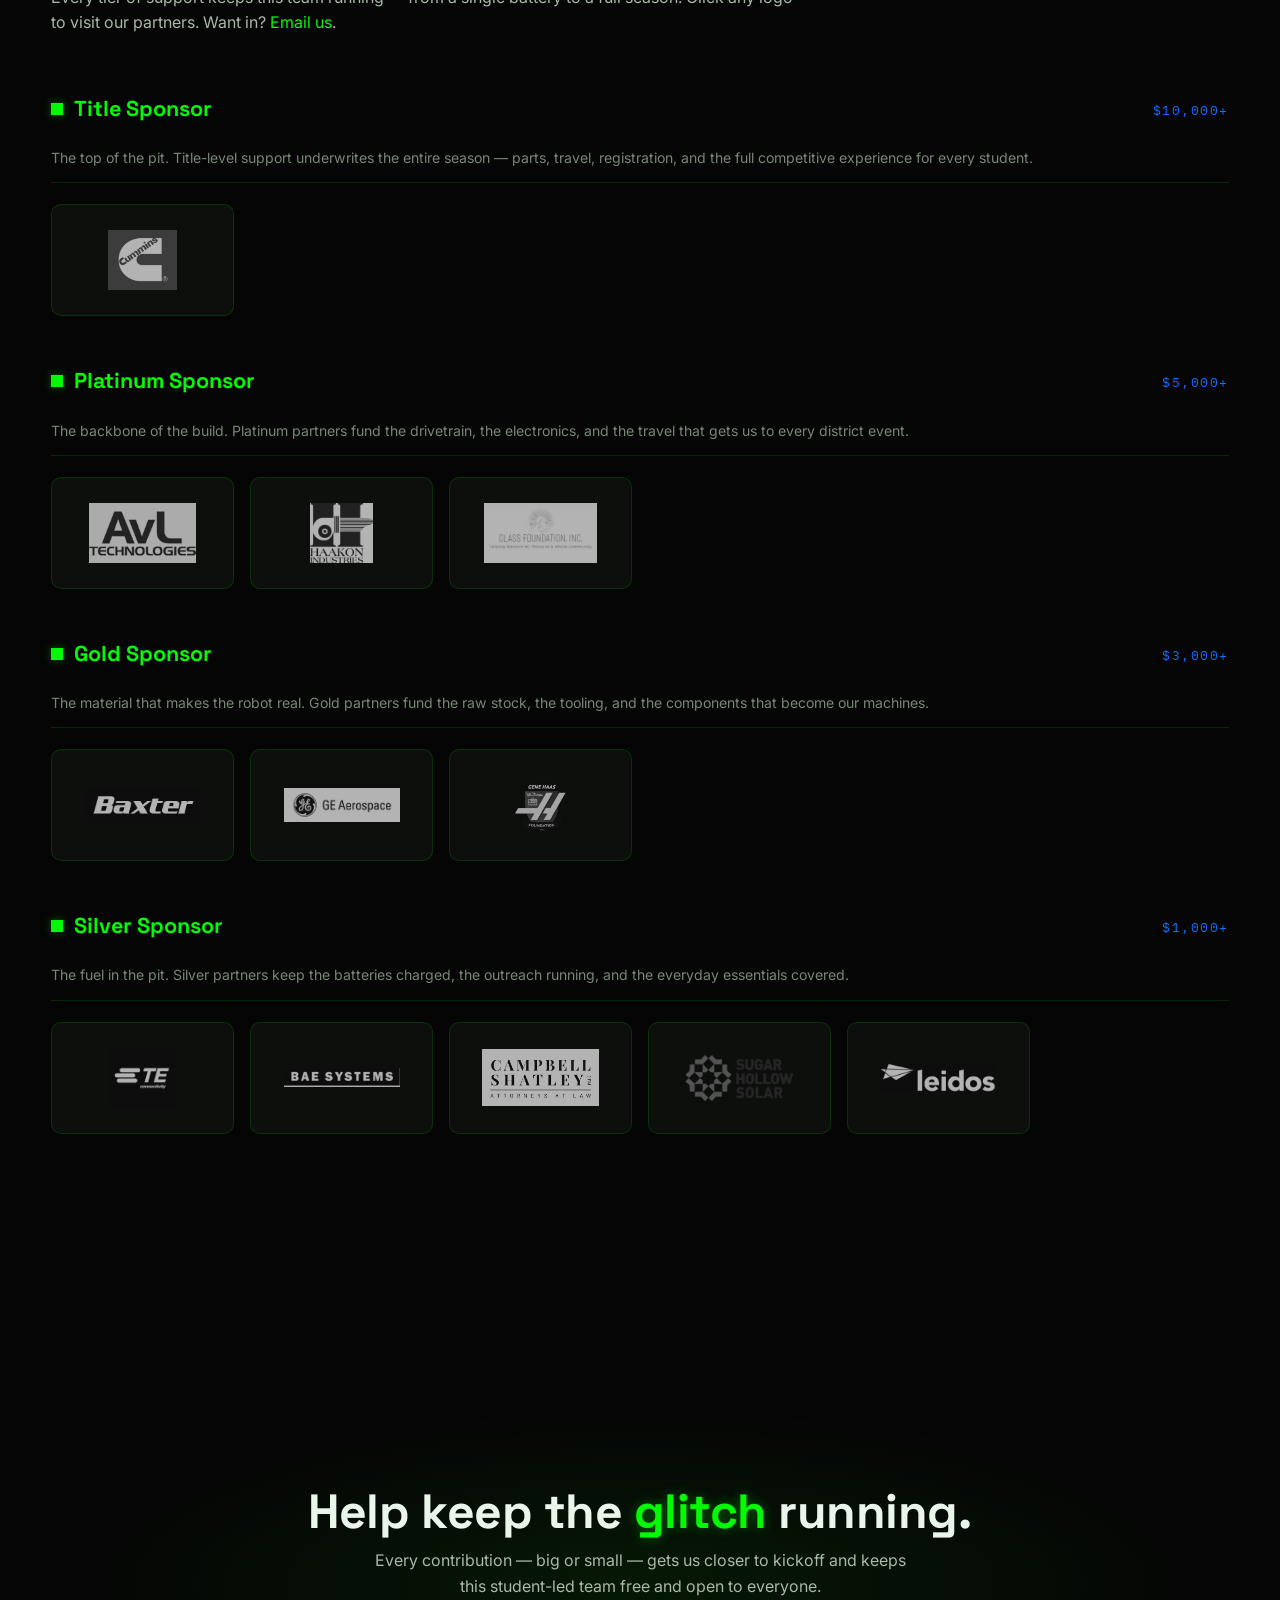
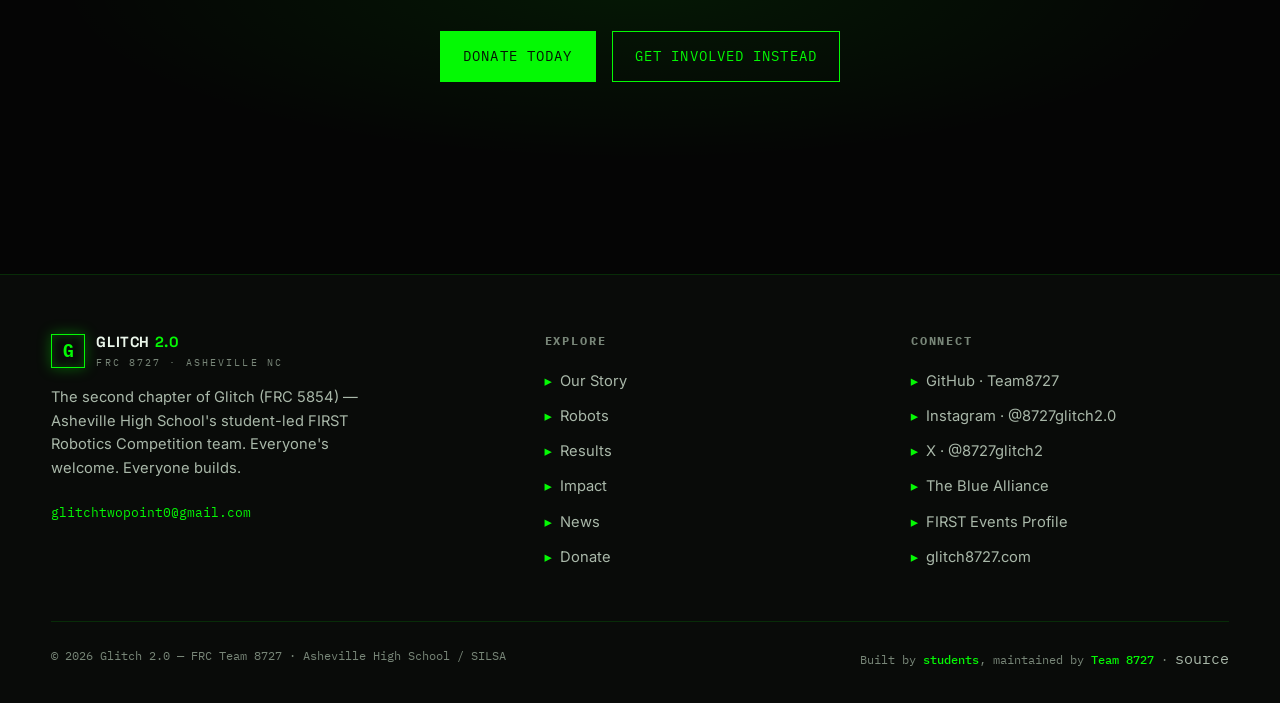
==== commit 94717c64: "feat(sponsors): rebuild sponsors page with schools + tiered sponsor logos - About our schools: SILSA" ====
--- a/sponsors.html
+++ b/sponsors.html
@@ -4,7 +4,7 @@
   <meta charset="UTF-8">
   <meta name="viewport" content="width=device-width, initial-scale=1">
   <title>Sponsors &amp; Donate | GLITCH 2.0 FRC 8727</title>
-  <meta name="description" content="Support Glitch 2.0 (FRC 8727). Sponsor the team or donate — every dollar keeps our student-led team free and open to everyone.">
+  <meta name="description" content="Glitch 2.0 (FRC 8727) sponsors: our founding schools — SILSA and Asheville High School — plus the corporate and foundation partners who power our season, from Title to Silver level.">
   <link rel="icon" href="assets/favicon.svg" type="image/svg+xml">
   <meta property="og:type" content="website">
   <meta property="og:title" content="Sponsors &amp; Donate | GLITCH 2.0 FRC 8727">
@@ -50,25 +50,145 @@
         <div class="breadcrumb"><a href="index.html">Home</a> / Sponsors</div>
         <span class="kicker">Sponsors &amp; partners</span>
         <h1>Powered by people who <span class="glow-text">believe</span> in students.</h1>
-        <p>Every dollar from our partners goes toward parts, registration, travel, and keeping this
-        team free for every student who wants in.</p>
-      </div>
-    </section>
-
-    <section class="section" id="sponsors">
+        <p>Glitch 2.0 is grateful to our founding schools, corporate partners, and foundation sponsors —
+        the people who keep our tools sharp, our robot on the field, and our team free for every student
+        who wants in.</p>
+        <div style="margin-top:1.6rem; display:flex; gap:1rem; flex-wrap:wrap">
+          <a class="btn solid" href="mailto:glitchtwopoint0@gmail.com?subject=Sponsoring%20Glitch%202.0">Become a Sponsor</a>
+          <a class="btn blue" href="mailto:glitchtwopoint0@gmail.com?subject=Donation%20to%20Glitch%202.0">Donate via Email</a>
+        </div>
+      </div>
+    </section>
+
+    <!-- ================= ABOUT OUR SCHOOLS ================= -->
+    <section class="section" id="schools">
       <div class="container">
-        <div class="sponsor-grid">
-          <div class="sponsor-slot reveal">Your logo here</div>
-          <div class="sponsor-slot reveal d1">Your logo here</div>
-          <div class="sponsor-slot reveal d2">Your logo here</div>
-        </div>
-
-        <p class="sponsor-note">Sponsors make student-led STEM possible — and we make sure they're proud
-        to be part of it. Get your name on the bot, the banner, and the website, and back a team of
-        future engineers.</p>
-
-        <div class="sponsor-cta reveal">
-          <a class="btn blue" href="mailto:glitchtwopoint0@gmail.com?subject=Sponsoring%20Glitch%202.0">Become a Sponsor</a>
+        <div class="section-head reveal">
+          <span class="kicker">Our founding schools</span>
+          <h2>The campus that <span class="glow-text">raised</span> the team.</h2>
+          <p>Glitch 2.0 was born in the engineering department shared by Asheville High School and SILSA —
+          two schools, one building, one student-led robotics team. Here's who they are and how they're
+          part of the build.</p>
+        </div>
+
+        <div class="schools-grid">
+          <!-- SILSA -->
+          <article class="school-card reveal">
+            <div class="logo"><img src="assets/img/schools/silsa.png" alt="School of Inquiry and Life Sciences at Asheville (SILSA) logo"></div>
+            <div class="meta">SILSA · Asheville City Schools · Grades 9–12</div>
+            <h3>School of Inquiry and Life Sciences at Asheville</h3>
+            <p>The <strong>"school within a school"</strong> on the Asheville High campus. SILSA is a
+            nationally recognized magnet built on inquiry-based learning and the life sciences — a
+            hands-on, question-driven model that is exactly how robotics works. Team members come from
+            SILSA's student body, and its classrooms sit steps from the engineering room where we build.</p>
+            <div class="addr">419 McDowell Street · Asheville, NC 28803 · (828) 350-2700</div>
+            <a class="visit" href="https://silsa.ashevillecityschools.net/" target="_blank" rel="noopener">Visit SILSA Website</a>
+          </article>
+
+          <!-- AHS -->
+          <article class="school-card reveal d1">
+            <div class="logo"><img src="assets/img/schools/ahs.png" alt="Asheville High School logo"></div>
+            <div class="meta">AHS · Asheville City Schools · Comprehensive High School</div>
+            <h3>Asheville High School</h3>
+            <p>Asheville High — <strong>"the Cougars"</strong> — is Asheville's public high school and
+            home to the engineering and Career &amp; Technical Education programs that host our team.
+            Glitch 2.0 was registered for the <strong>AHS engineering department</strong> in 2021, and
+            we still design, machine, and assemble out of its engineering room today.</p>
+            <div class="addr">419 McDowell Street · Asheville, NC 28803 · (828) 350-2500</div>
+            <a class="visit" href="https://ahs.ashevillecityschools.net/" target="_blank" rel="noopener">Visit Asheville High Website</a>
+          </article>
+        </div>
+      </div>
+    </section>
+
+    <!-- ================= CORPORATE & FOUNDATION SPONSORS ================= -->
+    <section class="section" id="corporate" style="padding-top:0">
+      <div class="container">
+        <div class="section-head reveal">
+          <span class="kicker">Corporate &amp; foundation sponsors</span>
+          <h2>Our support <span class="glow-text">ladder</span>.</h2>
+          <p>Every tier of support keeps this team running — from a single battery to a full season.
+          Click any logo to visit our partners. Want in? <a href="mailto:glitchtwopoint0@gmail.com?subject=Sponsoring%20Glitch%202.0" style="color:var(--neon)">Email us</a>.</p>
+        </div>
+
+        <!-- TITLE -->
+        <div class="sponsor-tier reveal">
+          <div class="tier-head">
+            <span class="tier-name">Title Sponsor</span>
+            <span class="tier-amt">$10,000+</span>
+            <span class="tier-desc">The top of the pit. Title-level support underwrites the entire season — parts, travel, registration, and the full competitive experience for every student.</span>
+          </div>
+          <div class="tier-grid">
+            <a class="sponsor-logo" href="https://www.cummins.com" target="_blank" rel="noopener" title="Cummins — cummins.com">
+              <img src="assets/img/sponsors/cummins.avif" alt="Cummins logo" loading="lazy">
+            </a>
+          </div>
+        </div>
+
+        <!-- PLATINUM -->
+        <div class="sponsor-tier reveal">
+          <div class="tier-head">
+            <span class="tier-name">Platinum Sponsor</span>
+            <span class="tier-amt">$5,000+</span>
+            <span class="tier-desc">The backbone of the build. Platinum partners fund the drivetrain, the electronics, and the travel that gets us to every district event.</span>
+          </div>
+          <div class="tier-grid">
+            <a class="sponsor-logo" href="https://avltech.com" target="_blank" rel="noopener" title="AvL Technologies — avltech.com">
+              <img src="assets/img/sponsors/avl.avif" alt="AvL Technologies logo" loading="lazy">
+            </a>
+            <a class="sponsor-logo" href="https://haakon.com" target="_blank" rel="noopener" title="Haakon Industries — haakon.com">
+              <img src="assets/img/sponsors/haakon.avif" alt="Haakon Industries logo" loading="lazy">
+            </a>
+            <a class="sponsor-logo" href="https://www.glassfoundation.org" target="_blank" rel="noopener" title="Glass Foundation — glassfoundation.org">
+              <img src="assets/img/sponsors/glassfoundation.avif" alt="Glass Foundation logo" loading="lazy">
+            </a>
+          </div>
+        </div>
+
+        <!-- GOLD -->
+        <div class="sponsor-tier reveal">
+          <div class="tier-head">
+            <span class="tier-name">Gold Sponsor</span>
+            <span class="tier-amt">$3,000+</span>
+            <span class="tier-desc">The material that makes the robot real. Gold partners fund the raw stock, the tooling, and the components that become our machines.</span>
+          </div>
+          <div class="tier-grid">
+            <a class="sponsor-logo" href="https://www.baxter.com" target="_blank" rel="noopener" title="Baxter — baxter.com">
+              <img src="assets/img/sponsors/baxter.avif" alt="Baxter logo" loading="lazy">
+            </a>
+            <a class="sponsor-logo" href="https://www.geaerospace.com" target="_blank" rel="noopener" title="GE Aerospace — geaerospace.com">
+              <img src="assets/img/sponsors/geaerospace.avif" alt="GE Aerospace logo" loading="lazy">
+            </a>
+            <a class="sponsor-logo" href="https://www.haascnc.com" target="_blank" rel="noopener" title="Gene Haas / Haas Automation — haascnc.com">
+              <img src="assets/img/sponsors/genehaas.png" alt="Gene Haas Foundation logo" loading="lazy">
+            </a>
+          </div>
+        </div>
+
+        <!-- SILVER -->
+        <div class="sponsor-tier reveal">
+          <div class="tier-head">
+            <span class="tier-name">Silver Sponsor</span>
+            <span class="tier-amt">$1,000+</span>
+            <span class="tier-desc">The fuel in the pit. Silver partners keep the batteries charged, the outreach running, and the everyday essentials covered.</span>
+          </div>
+          <div class="tier-grid">
+            <a class="sponsor-logo" href="https://www.te.com" target="_blank" rel="noopener" title="TE Connectivity — te.com">
+              <img src="assets/img/sponsors/teconnectivity.avif" alt="TE Connectivity logo" loading="lazy">
+            </a>
+            <a class="sponsor-logo" href="https://www.baesystems.com" target="_blank" rel="noopener" title="BAE Systems — baesystems.com">
+              <img src="assets/img/sponsors/baesystems.avif" alt="BAE Systems logo" loading="lazy">
+            </a>
+            <a class="sponsor-logo" href="https://www.csedlaw.com" target="_blank" rel="noopener" title="Campbell Shatley Attorneys at Law — csedlaw.com">
+              <img src="assets/img/sponsors/campbellshatley.avif" alt="Campbell Shatley Attorneys at Law logo" loading="lazy">
+            </a>
+            <a class="sponsor-logo" href="https://www.sugarhollowsolar.com" target="_blank" rel="noopener" title="Sugar Hollow Solar — sugarhollowsolar.com">
+              <img src="assets/img/sponsors/sugarhollow.avif" alt="Sugar Hollow Solar logo" loading="lazy">
+            </a>
+            <a class="sponsor-logo" href="https://www.leidos.com" target="_blank" rel="noopener" title="Leidos — leidos.com">
+              <img src="assets/img/sponsors/leidos.avif" alt="Leidos logo" loading="lazy">
+            </a>
+          </div>
         </div>
       </div>
     </section>
@@ -77,8 +197,8 @@
     <section class="section" id="donate">
       <div class="container cta-band reveal">
         <h2>Help keep the <span class="glow-text">glitch</span> running.</h2>
-        <p>Your support covers parts, travel, and keeps this student-led team free and open to everyone.
-        Every contribution — big or small — gets us closer to kickoff.</p>
+        <p>Every contribution — big or small — gets us closer to kickoff and keeps this student-led
+        team free and open to everyone.</p>
         <div class="cta-row">
           <a class="btn solid" href="mailto:glitchtwopoint0@gmail.com?subject=Donation%20to%20Glitch%202.0">Donate Today</a>
           <a class="btn" href="get-involved.html">Get Involved Instead</a>
--- a/assets/css/style.css
+++ b/assets/css/style.css
@@ -441,6 +441,34 @@
 .sponsor-note { text-align: center; max-width: 640px; margin: 0 auto 1.8rem; color: var(--text-2); }
 .sponsor-cta { text-align: center; }
 
+/* ---------- Sponsors: founding schools ---------- */
+.schools-grid { display: grid; grid-template-columns: repeat(2, 1fr); gap: 1.6rem; margin-top: 2rem; }
+.school-card { border: 1px solid var(--line); border-radius: var(--radius); background: linear-gradient(180deg, var(--surface), var(--bg-2)); padding: 1.8rem; }
+.school-card:hover { border-color: var(--line-strong); }
+.school-card .logo { height: 84px; display: flex; align-items: center; margin-bottom: 1rem; }
+.school-card .logo img { max-height: 84px; max-width: 220px; object-fit: contain; }
+.school-card .meta { font-family: var(--font-mono); font-size: 0.7rem; letter-spacing: 0.12em; text-transform: uppercase; color: var(--blue); }
+.school-card h3 { font-size: 1.3rem; margin: 0.4rem 0 0.5rem; }
+.school-card p { color: var(--text-2); font-size: 0.92rem; }
+.school-card .addr { font-family: var(--font-mono); font-size: 0.78rem; color: var(--muted); margin-top: 0.9rem; }
+.school-card .visit { margin-top: 1rem; display: inline-flex; align-items: center; gap: 0.5rem; font-family: var(--font-mono); font-size: 0.8rem; letter-spacing: 0.08em; color: var(--neon); }
+.school-card .visit::after { content: '→'; }
+
+/* ---------- Sponsors: tiers ---------- */
+.sponsor-tier { margin-bottom: 3rem; }
+.tier-head { display: flex; align-items: baseline; justify-content: space-between; gap: 1rem; flex-wrap: wrap; border-bottom: 1px solid var(--line); padding-bottom: 0.8rem; margin-bottom: 1.3rem; }
+.tier-name { font-family: var(--font-display); font-size: 1.35rem; font-weight: 700; color: var(--neon); display: inline-flex; align-items: center; gap: 0.7rem; }
+.tier-name::before { content: ''; width: 12px; height: 12px; background: var(--neon); box-shadow: 0 0 10px var(--neon-glow); display: inline-block; }
+.tier-amt { font-family: var(--font-mono); font-size: 0.8rem; letter-spacing: 0.12em; color: var(--blue); white-space: nowrap; }
+.tier-desc { width: 100%; color: var(--muted); font-size: 0.88rem; margin-top: 0.3rem; }
+.tier-grid { display: grid; grid-template-columns: repeat(auto-fill, minmax(170px, 1fr)); gap: 1rem; }
+.sponsor-logo { border: 1px solid var(--line); border-radius: var(--radius); background: var(--surface); display: grid; place-items: center; padding: 1.3rem 1rem; min-height: 112px; transition: border-color 0.3s, box-shadow 0.3s, transform 0.3s; }
+.sponsor-logo:hover { border-color: var(--line-strong); box-shadow: 0 0 22px rgba(4,249,4,0.12); transform: translateY(-3px); }
+.sponsor-logo img { max-height: 60px; max-width: 78%; object-fit: contain; filter: grayscale(1) contrast(0.9); opacity: 0.72; transition: filter 0.3s, opacity 0.3s, transform 0.3s; }
+.sponsor-logo:hover img { filter: none; opacity: 1; transform: scale(1.06); }
+.sponsor-logo .fallback { font-family: var(--font-mono); font-size: 0.72rem; letter-spacing: 0.1em; text-align: center; color: var(--text-2); }
+@media (max-width: 760px) { .schools-grid { grid-template-columns: 1fr; } .tier-grid { grid-template-columns: repeat(2, 1fr); } }
+
 /* ---------- Get involved ---------- */
 .involve-grid { display: grid; grid-template-columns: repeat(2, 1fr); gap: 1.4rem; }
 .involve-card { border: 1px solid var(--line); border-radius: var(--radius); padding: 1.7rem 1.6rem; background: linear-gradient(180deg, var(--surface), var(--bg-2)); position: relative; overflow: hidden; }
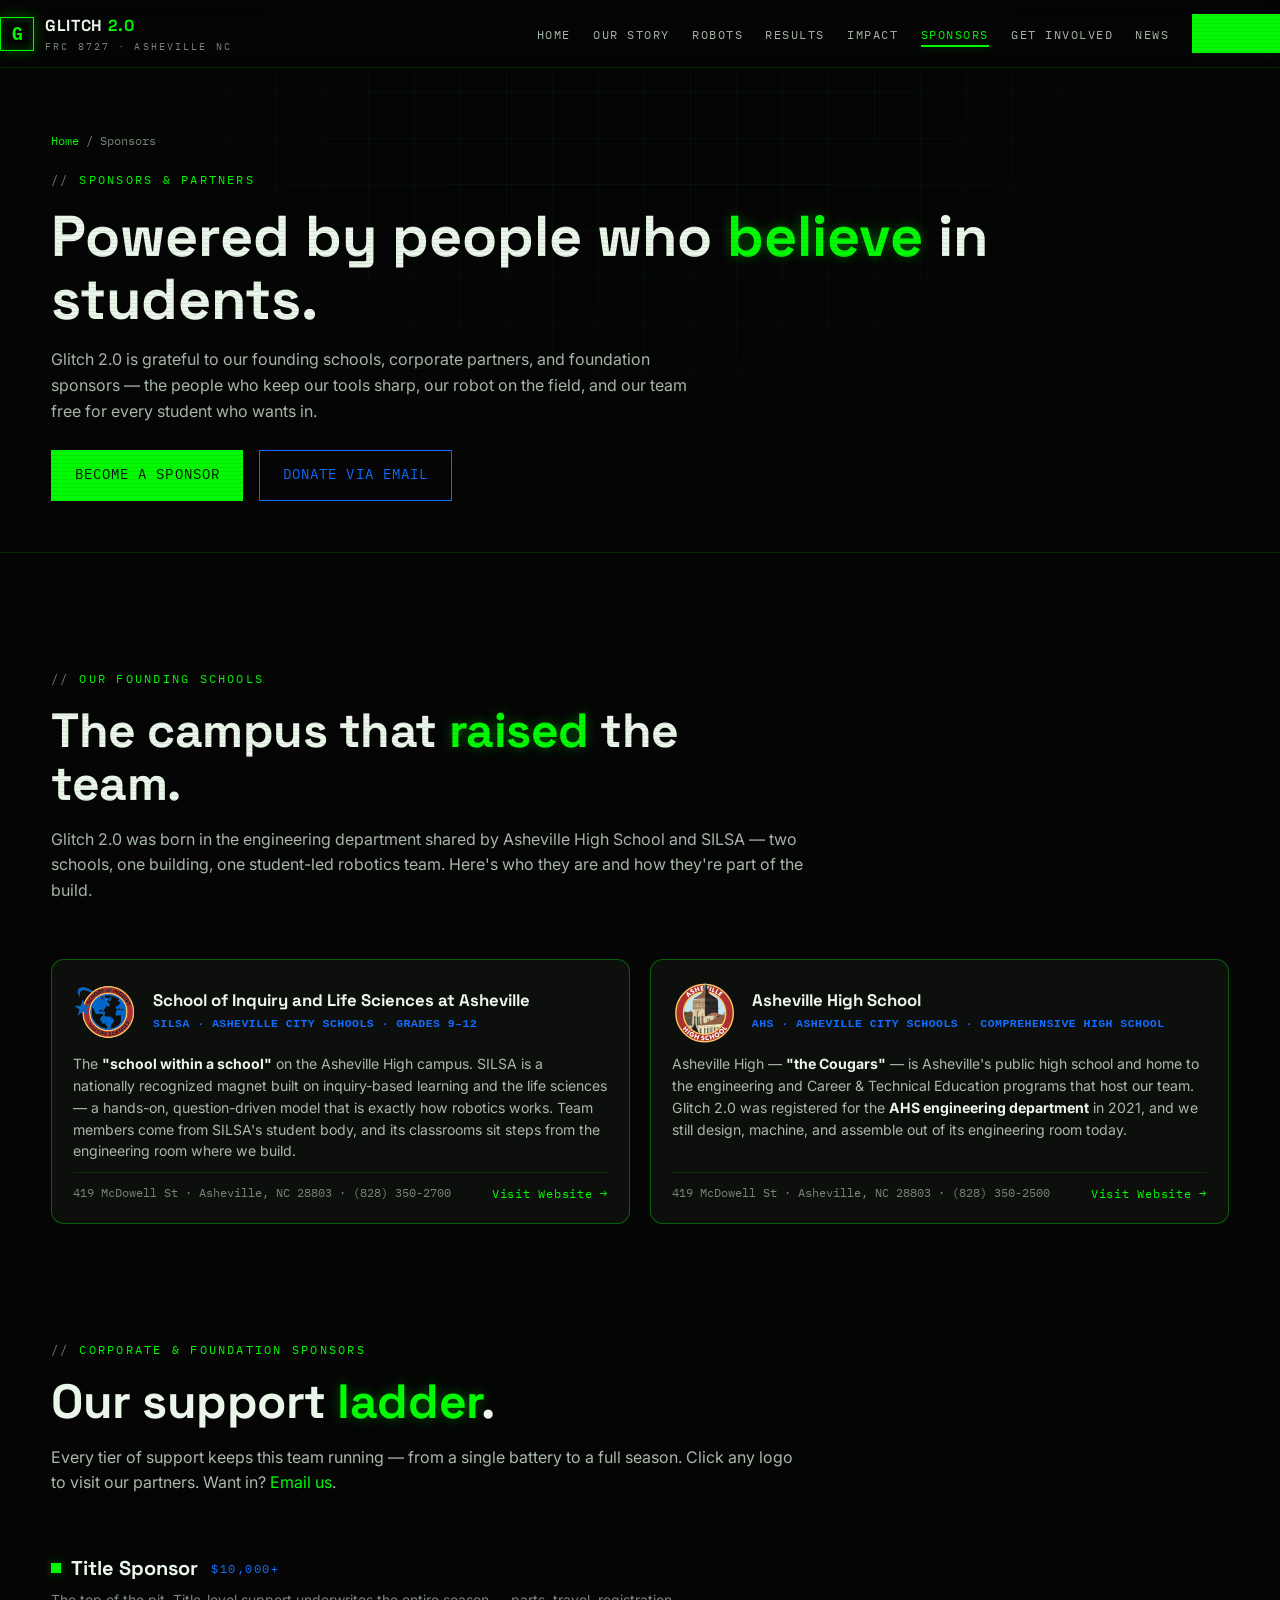
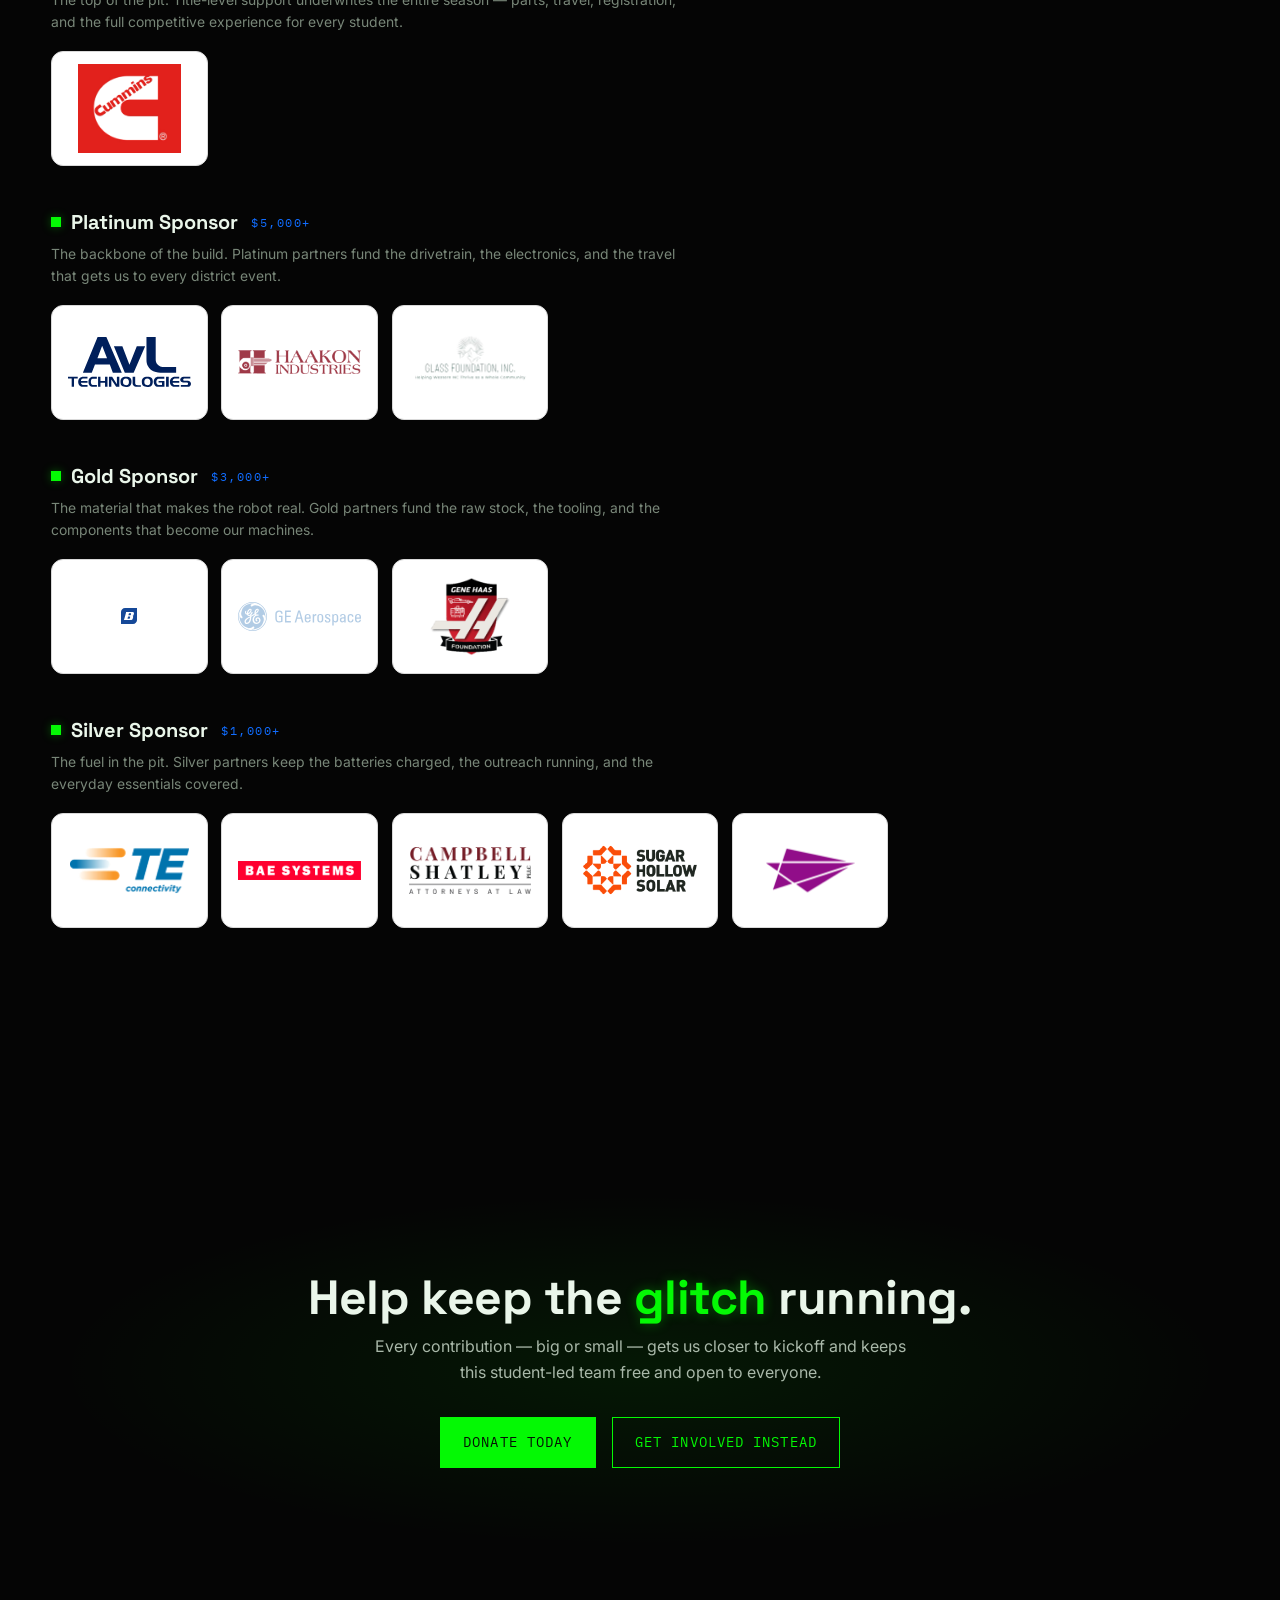
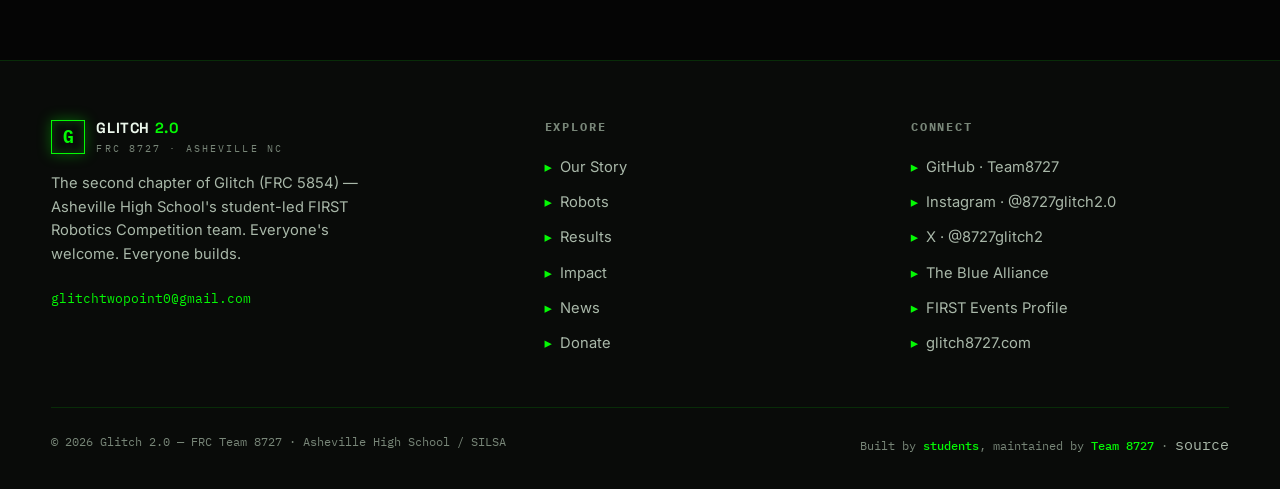
==== commit 0c0422cf: "fix(sponsors): Spectrum-style layout with white sponsor cells + proper logos - Sponsor logos now sit" ====
--- a/sponsors.html
+++ b/sponsors.html
@@ -74,28 +74,42 @@
         <div class="schools-grid">
           <!-- SILSA -->
           <article class="school-card reveal">
-            <div class="logo"><img src="assets/img/schools/silsa.png" alt="School of Inquiry and Life Sciences at Asheville (SILSA) logo"></div>
-            <div class="meta">SILSA · Asheville City Schools · Grades 9–12</div>
-            <h3>School of Inquiry and Life Sciences at Asheville</h3>
-            <p>The <strong>"school within a school"</strong> on the Asheville High campus. SILSA is a
-            nationally recognized magnet built on inquiry-based learning and the life sciences — a
-            hands-on, question-driven model that is exactly how robotics works. Team members come from
-            SILSA's student body, and its classrooms sit steps from the engineering room where we build.</p>
-            <div class="addr">419 McDowell Street · Asheville, NC 28803 · (828) 350-2700</div>
-            <a class="visit" href="https://silsa.ashevillecityschools.net/" target="_blank" rel="noopener">Visit SILSA Website</a>
+            <div class="school-header">
+              <img src="assets/img/schools/silsa.png" alt="School of Inquiry and Life Sciences at Asheville (SILSA) logo">
+              <div>
+                <h3>School of Inquiry and Life Sciences at Asheville</h3>
+                <span class="school-badge">SILSA · Asheville City Schools · Grades 9–12</span>
+              </div>
+            </div>
+            <div class="school-desc">The <strong>"school within a school"</strong> on the Asheville High
+            campus. SILSA is a nationally recognized magnet built on inquiry-based learning and the life
+            sciences — a hands-on, question-driven model that is exactly how robotics works. Team members
+            come from SILSA's student body, and its classrooms sit steps from the engineering room where
+            we build.</div>
+            <div class="school-footer">
+              <span>419 McDowell St · Asheville, NC 28803 · (828) 350-2700</span>
+              <a href="https://silsa.ashevillecityschools.net/" target="_blank" rel="noopener">Visit Website →</a>
+            </div>
           </article>
 
           <!-- AHS -->
           <article class="school-card reveal d1">
-            <div class="logo"><img src="assets/img/schools/ahs.png" alt="Asheville High School logo"></div>
-            <div class="meta">AHS · Asheville City Schools · Comprehensive High School</div>
-            <h3>Asheville High School</h3>
-            <p>Asheville High — <strong>"the Cougars"</strong> — is Asheville's public high school and
-            home to the engineering and Career &amp; Technical Education programs that host our team.
-            Glitch 2.0 was registered for the <strong>AHS engineering department</strong> in 2021, and
-            we still design, machine, and assemble out of its engineering room today.</p>
-            <div class="addr">419 McDowell Street · Asheville, NC 28803 · (828) 350-2500</div>
-            <a class="visit" href="https://ahs.ashevillecityschools.net/" target="_blank" rel="noopener">Visit Asheville High Website</a>
+            <div class="school-header">
+              <img src="assets/img/schools/ahs.png" alt="Asheville High School logo">
+              <div>
+                <h3>Asheville High School</h3>
+                <span class="school-badge">AHS · Asheville City Schools · Comprehensive High School</span>
+              </div>
+            </div>
+            <div class="school-desc">Asheville High — <strong>"the Cougars"</strong> — is Asheville's
+            public high school and home to the engineering and Career &amp; Technical Education programs
+            that host our team. Glitch 2.0 was registered for the <strong>AHS engineering
+            department</strong> in 2021, and we still design, machine, and assemble out of its
+            engineering room today.</div>
+            <div class="school-footer">
+              <span>419 McDowell St · Asheville, NC 28803 · (828) 350-2500</span>
+              <a href="https://ahs.ashevillecityschools.net/" target="_blank" rel="noopener">Visit Website →</a>
+            </div>
           </article>
         </div>
       </div>
@@ -120,7 +134,7 @@
           </div>
           <div class="tier-grid">
             <a class="sponsor-logo" href="https://www.cummins.com" target="_blank" rel="noopener" title="Cummins — cummins.com">
-              <img src="assets/img/sponsors/cummins.avif" alt="Cummins logo" loading="lazy">
+              <img src="assets/img/sponsors/cummins.png" alt="Cummins logo" loading="lazy">
             </a>
           </div>
         </div>
@@ -134,13 +148,13 @@
           </div>
           <div class="tier-grid">
             <a class="sponsor-logo" href="https://avltech.com" target="_blank" rel="noopener" title="AvL Technologies — avltech.com">
-              <img src="assets/img/sponsors/avl.avif" alt="AvL Technologies logo" loading="lazy">
+              <img src="assets/img/sponsors/avl.svg" alt="AvL Technologies logo" loading="lazy">
             </a>
             <a class="sponsor-logo" href="https://haakon.com" target="_blank" rel="noopener" title="Haakon Industries — haakon.com">
-              <img src="assets/img/sponsors/haakon.avif" alt="Haakon Industries logo" loading="lazy">
+              <img src="assets/img/sponsors/haakon.png" alt="Haakon Industries logo" loading="lazy">
             </a>
             <a class="sponsor-logo" href="https://www.glassfoundation.org" target="_blank" rel="noopener" title="Glass Foundation — glassfoundation.org">
-              <img src="assets/img/sponsors/glassfoundation.avif" alt="Glass Foundation logo" loading="lazy">
+              <img src="assets/img/sponsors/glassfoundation.png" alt="Glass Foundation logo" loading="lazy">
             </a>
           </div>
         </div>
@@ -154,10 +168,10 @@
           </div>
           <div class="tier-grid">
             <a class="sponsor-logo" href="https://www.baxter.com" target="_blank" rel="noopener" title="Baxter — baxter.com">
-              <img src="assets/img/sponsors/baxter.avif" alt="Baxter logo" loading="lazy">
+              <img src="assets/img/sponsors/baxter.svg" alt="Baxter logo" loading="lazy">
             </a>
             <a class="sponsor-logo" href="https://www.geaerospace.com" target="_blank" rel="noopener" title="GE Aerospace — geaerospace.com">
-              <img src="assets/img/sponsors/geaerospace.avif" alt="GE Aerospace logo" loading="lazy">
+              <img src="assets/img/sponsors/geaerospace.svg" alt="GE Aerospace logo" loading="lazy">
             </a>
             <a class="sponsor-logo" href="https://www.haascnc.com" target="_blank" rel="noopener" title="Gene Haas / Haas Automation — haascnc.com">
               <img src="assets/img/sponsors/genehaas.png" alt="Gene Haas Foundation logo" loading="lazy">
@@ -174,19 +188,19 @@
           </div>
           <div class="tier-grid">
             <a class="sponsor-logo" href="https://www.te.com" target="_blank" rel="noopener" title="TE Connectivity — te.com">
-              <img src="assets/img/sponsors/teconnectivity.avif" alt="TE Connectivity logo" loading="lazy">
+              <img src="assets/img/sponsors/teconnectivity.png" alt="TE Connectivity logo" loading="lazy">
             </a>
             <a class="sponsor-logo" href="https://www.baesystems.com" target="_blank" rel="noopener" title="BAE Systems — baesystems.com">
-              <img src="assets/img/sponsors/baesystems.avif" alt="BAE Systems logo" loading="lazy">
+              <img src="assets/img/sponsors/baesystems.png" alt="BAE Systems logo" loading="lazy">
             </a>
             <a class="sponsor-logo" href="https://www.csedlaw.com" target="_blank" rel="noopener" title="Campbell Shatley Attorneys at Law — csedlaw.com">
-              <img src="assets/img/sponsors/campbellshatley.avif" alt="Campbell Shatley Attorneys at Law logo" loading="lazy">
+              <img src="assets/img/sponsors/campbellshatley.png" alt="Campbell Shatley Attorneys at Law logo" loading="lazy">
             </a>
             <a class="sponsor-logo" href="https://www.sugarhollowsolar.com" target="_blank" rel="noopener" title="Sugar Hollow Solar — sugarhollowsolar.com">
-              <img src="assets/img/sponsors/sugarhollow.avif" alt="Sugar Hollow Solar logo" loading="lazy">
+              <img src="assets/img/sponsors/sugarhollow.png" alt="Sugar Hollow Solar logo" loading="lazy">
             </a>
             <a class="sponsor-logo" href="https://www.leidos.com" target="_blank" rel="noopener" title="Leidos — leidos.com">
-              <img src="assets/img/sponsors/leidos.avif" alt="Leidos logo" loading="lazy">
+              <img src="assets/img/sponsors/leidos.png" alt="Leidos logo" loading="lazy">
             </a>
           </div>
         </div>
--- a/assets/css/style.css
+++ b/assets/css/style.css
@@ -441,33 +441,68 @@
 .sponsor-note { text-align: center; max-width: 640px; margin: 0 auto 1.8rem; color: var(--text-2); }
 .sponsor-cta { text-align: center; }
 
-/* ---------- Sponsors: founding schools ---------- */
-.schools-grid { display: grid; grid-template-columns: repeat(2, 1fr); gap: 1.6rem; margin-top: 2rem; }
-.school-card { border: 1px solid var(--line); border-radius: var(--radius); background: linear-gradient(180deg, var(--surface), var(--bg-2)); padding: 1.8rem; }
-.school-card:hover { border-color: var(--line-strong); }
-.school-card .logo { height: 84px; display: flex; align-items: center; margin-bottom: 1rem; }
-.school-card .logo img { max-height: 84px; max-width: 220px; object-fit: contain; }
-.school-card .meta { font-family: var(--font-mono); font-size: 0.7rem; letter-spacing: 0.12em; text-transform: uppercase; color: var(--blue); }
-.school-card h3 { font-size: 1.3rem; margin: 0.4rem 0 0.5rem; }
-.school-card p { color: var(--text-2); font-size: 0.92rem; }
-.school-card .addr { font-family: var(--font-mono); font-size: 0.78rem; color: var(--muted); margin-top: 0.9rem; }
-.school-card .visit { margin-top: 1rem; display: inline-flex; align-items: center; gap: 0.5rem; font-family: var(--font-mono); font-size: 0.8rem; letter-spacing: 0.08em; color: var(--neon); }
-.school-card .visit::after { content: '→'; }
-
-/* ---------- Sponsors: tiers ---------- */
-.sponsor-tier { margin-bottom: 3rem; }
-.tier-head { display: flex; align-items: baseline; justify-content: space-between; gap: 1rem; flex-wrap: wrap; border-bottom: 1px solid var(--line); padding-bottom: 0.8rem; margin-bottom: 1.3rem; }
-.tier-name { font-family: var(--font-display); font-size: 1.35rem; font-weight: 700; color: var(--neon); display: inline-flex; align-items: center; gap: 0.7rem; }
-.tier-name::before { content: ''; width: 12px; height: 12px; background: var(--neon); box-shadow: 0 0 10px var(--neon-glow); display: inline-block; }
-.tier-amt { font-family: var(--font-mono); font-size: 0.8rem; letter-spacing: 0.12em; color: var(--blue); white-space: nowrap; }
-.tier-desc { width: 100%; color: var(--muted); font-size: 0.88rem; margin-top: 0.3rem; }
-.tier-grid { display: grid; grid-template-columns: repeat(auto-fill, minmax(170px, 1fr)); gap: 1rem; }
-.sponsor-logo { border: 1px solid var(--line); border-radius: var(--radius); background: var(--surface); display: grid; place-items: center; padding: 1.3rem 1rem; min-height: 112px; transition: border-color 0.3s, box-shadow 0.3s, transform 0.3s; }
-.sponsor-logo:hover { border-color: var(--line-strong); box-shadow: 0 0 22px rgba(4,249,4,0.12); transform: translateY(-3px); }
-.sponsor-logo img { max-height: 60px; max-width: 78%; object-fit: contain; filter: grayscale(1) contrast(0.9); opacity: 0.72; transition: filter 0.3s, opacity 0.3s, transform 0.3s; }
-.sponsor-logo:hover img { filter: none; opacity: 1; transform: scale(1.06); }
-.sponsor-logo .fallback { font-family: var(--font-mono); font-size: 0.72rem; letter-spacing: 0.1em; text-align: center; color: var(--text-2); }
-@media (max-width: 760px) { .schools-grid { grid-template-columns: 1fr; } .tier-grid { grid-template-columns: repeat(2, 1fr); } }
+/* ---------- Sponsors: founding schools (Spectrum-style card) ---------- */
+.schools-grid { display: grid; grid-template-columns: repeat(auto-fit, minmax(280px, 1fr)); gap: 1.25rem; margin-top: 2rem; align-items: stretch; }
+.school-card {
+  border: 1px solid var(--sl-color-border, var(--line-strong));
+  background: var(--sl-color-bg-sidebar, var(--surface));
+  border-radius: 0.8rem;
+  padding: 1.2rem 1.3rem;
+  display: flex;
+  flex-direction: column;
+  gap: 0.6rem;
+}
+.school-header { display: flex; align-items: center; gap: 1rem; }
+.school-header img { width: 64px; height: 64px; object-fit: contain; flex-shrink: 0; }
+.school-header h3 { font-size: 1.05rem; margin: 0 0 0.3rem; line-height: 1.2; }
+.school-badge {
+  display: block;
+  color: var(--blue);
+  text-transform: uppercase;
+  letter-spacing: 0.04em;
+  font-family: var(--font-mono);
+  font-size: 0.72rem;
+  font-weight: 600;
+}
+.school-desc { color: var(--text-2); font-size: 0.88rem; line-height: 1.55; flex: 1; }
+.school-desc strong { color: var(--text); }
+.school-footer {
+  display: flex;
+  align-items: center;
+  justify-content: space-between;
+  gap: 0.75rem;
+  flex-wrap: wrap;
+  padding-top: 0.7rem;
+  border-top: 1px solid var(--line);
+  margin-top: auto;
+}
+.school-footer span { font-family: var(--font-mono); font-size: 0.74rem; color: var(--muted); }
+.school-footer a { font-family: var(--font-mono); font-size: 0.78rem; letter-spacing: 0.06em; color: var(--neon); white-space: nowrap; }
+
+/* ---------- Sponsors: tiers (Spectrum-style white cells) ---------- */
+.sponsor-tier { margin-bottom: 2.5rem; }
+.tier-head { margin-bottom: 1.1rem; }
+.tier-name { font-family: var(--font-display); font-size: 1.25rem; font-weight: 700; color: var(--text); display: inline-flex; align-items: center; gap: 0.6rem; }
+.tier-name::before { content: ''; width: 10px; height: 10px; background: var(--neon); box-shadow: 0 0 10px var(--neon-glow); display: inline-block; }
+.tier-amt { font-family: var(--font-mono); font-size: 0.78rem; letter-spacing: 0.12em; color: var(--blue); margin-left: 0.6rem; }
+.tier-desc { display: block; color: var(--muted); font-size: 0.87rem; margin-top: 0.3rem; max-width: 72ch; }
+.tier-grid { display: grid; grid-template-columns: repeat(auto-fill, minmax(150px, 1fr)); gap: 0.85rem; }
+.sponsor-logo {
+  background: #ffffff;
+  border: 1.5px solid #d9d9d9;
+  border-radius: 0.75rem;
+  height: 115px;
+  display: flex;
+  justify-content: center;
+  align-items: center;
+  padding: 0.75rem 1rem;
+  transition: border-color 0.2s, box-shadow 0.2s, transform 0.2s;
+  overflow: hidden;
+}
+.sponsor-logo:hover { border-color: var(--neon); box-shadow: 0 8px 24px rgba(4, 249, 4, 0.18); transform: translateY(-2px); }
+.sponsor-logo img { max-height: 100%; max-width: 100%; object-fit: contain; transition: transform 0.2s; }
+.sponsor-logo:hover img { transform: scale(1.06); }
+@media (max-width: 640px) { .schools-grid { grid-template-columns: 1fr; } .tier-grid { grid-template-columns: repeat(2, 1fr); } }
 
 /* ---------- Get involved ---------- */
 .involve-grid { display: grid; grid-template-columns: repeat(2, 1fr); gap: 1.4rem; }
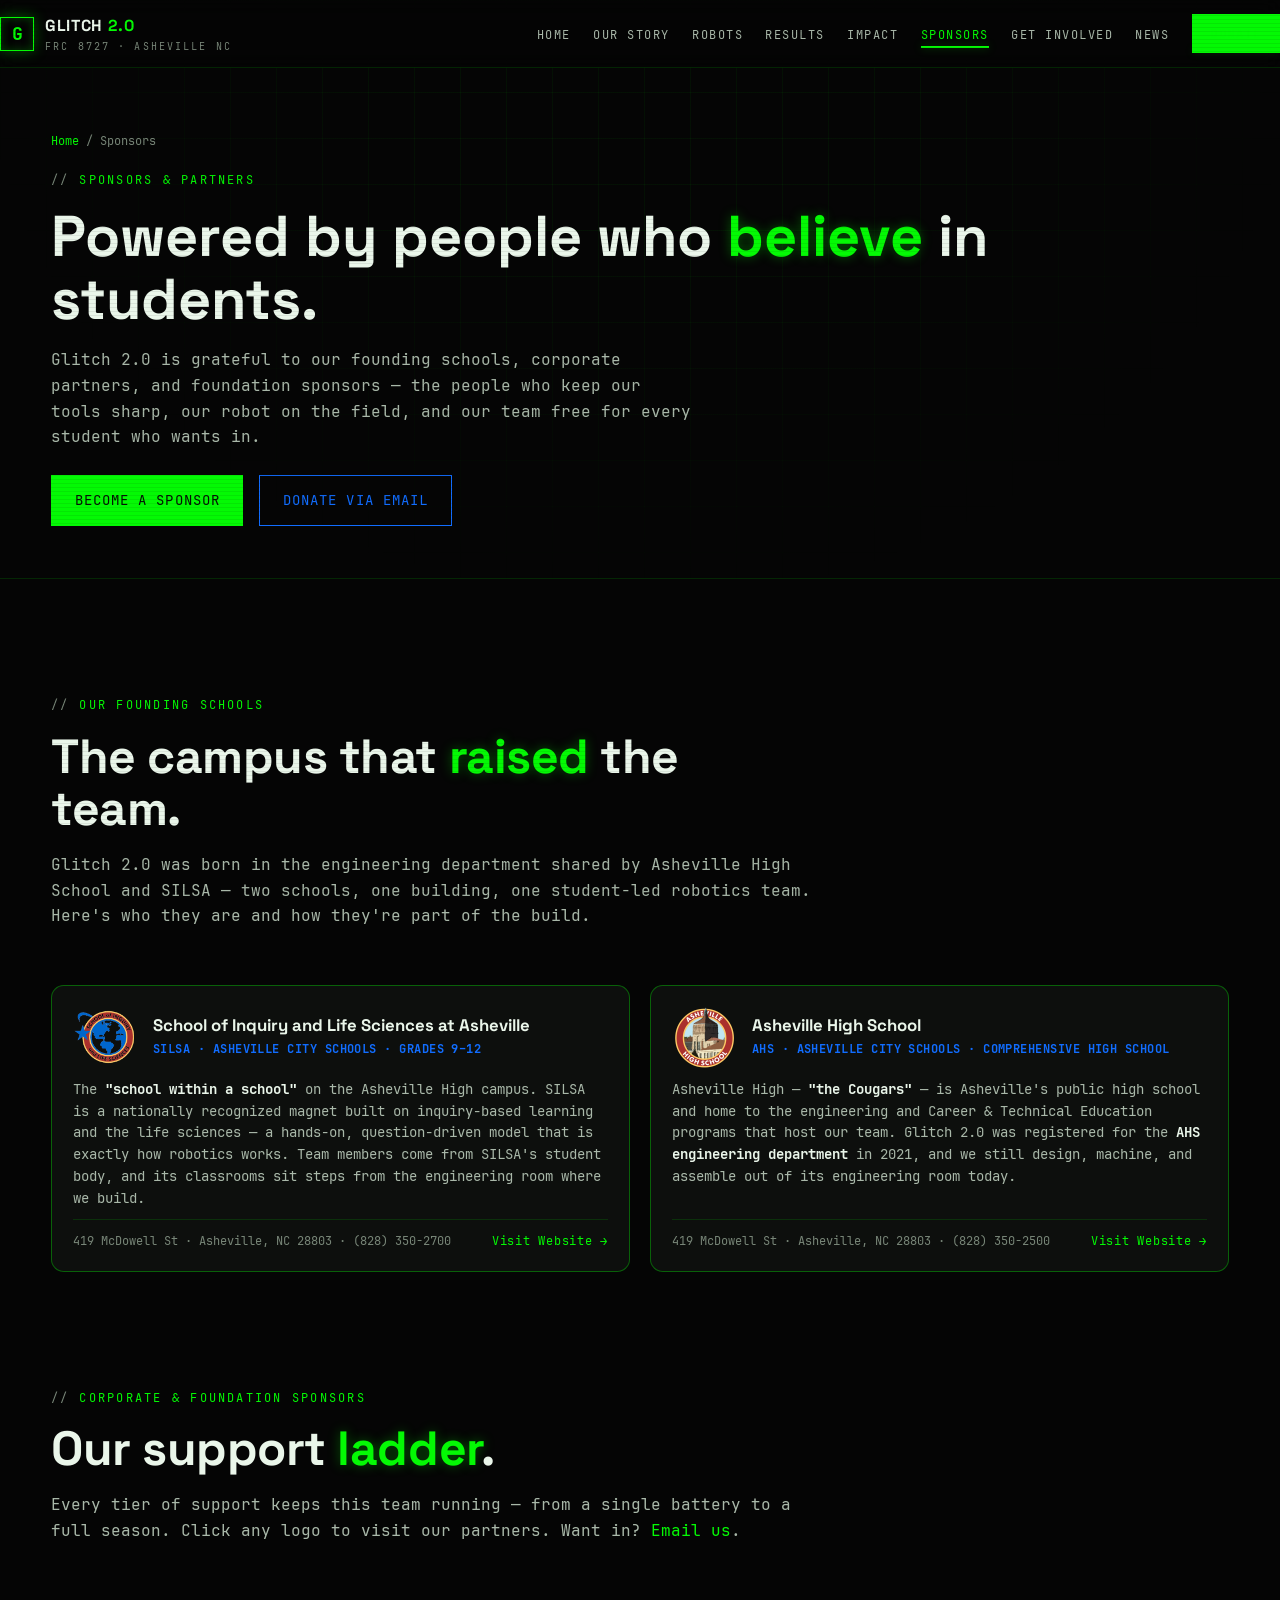
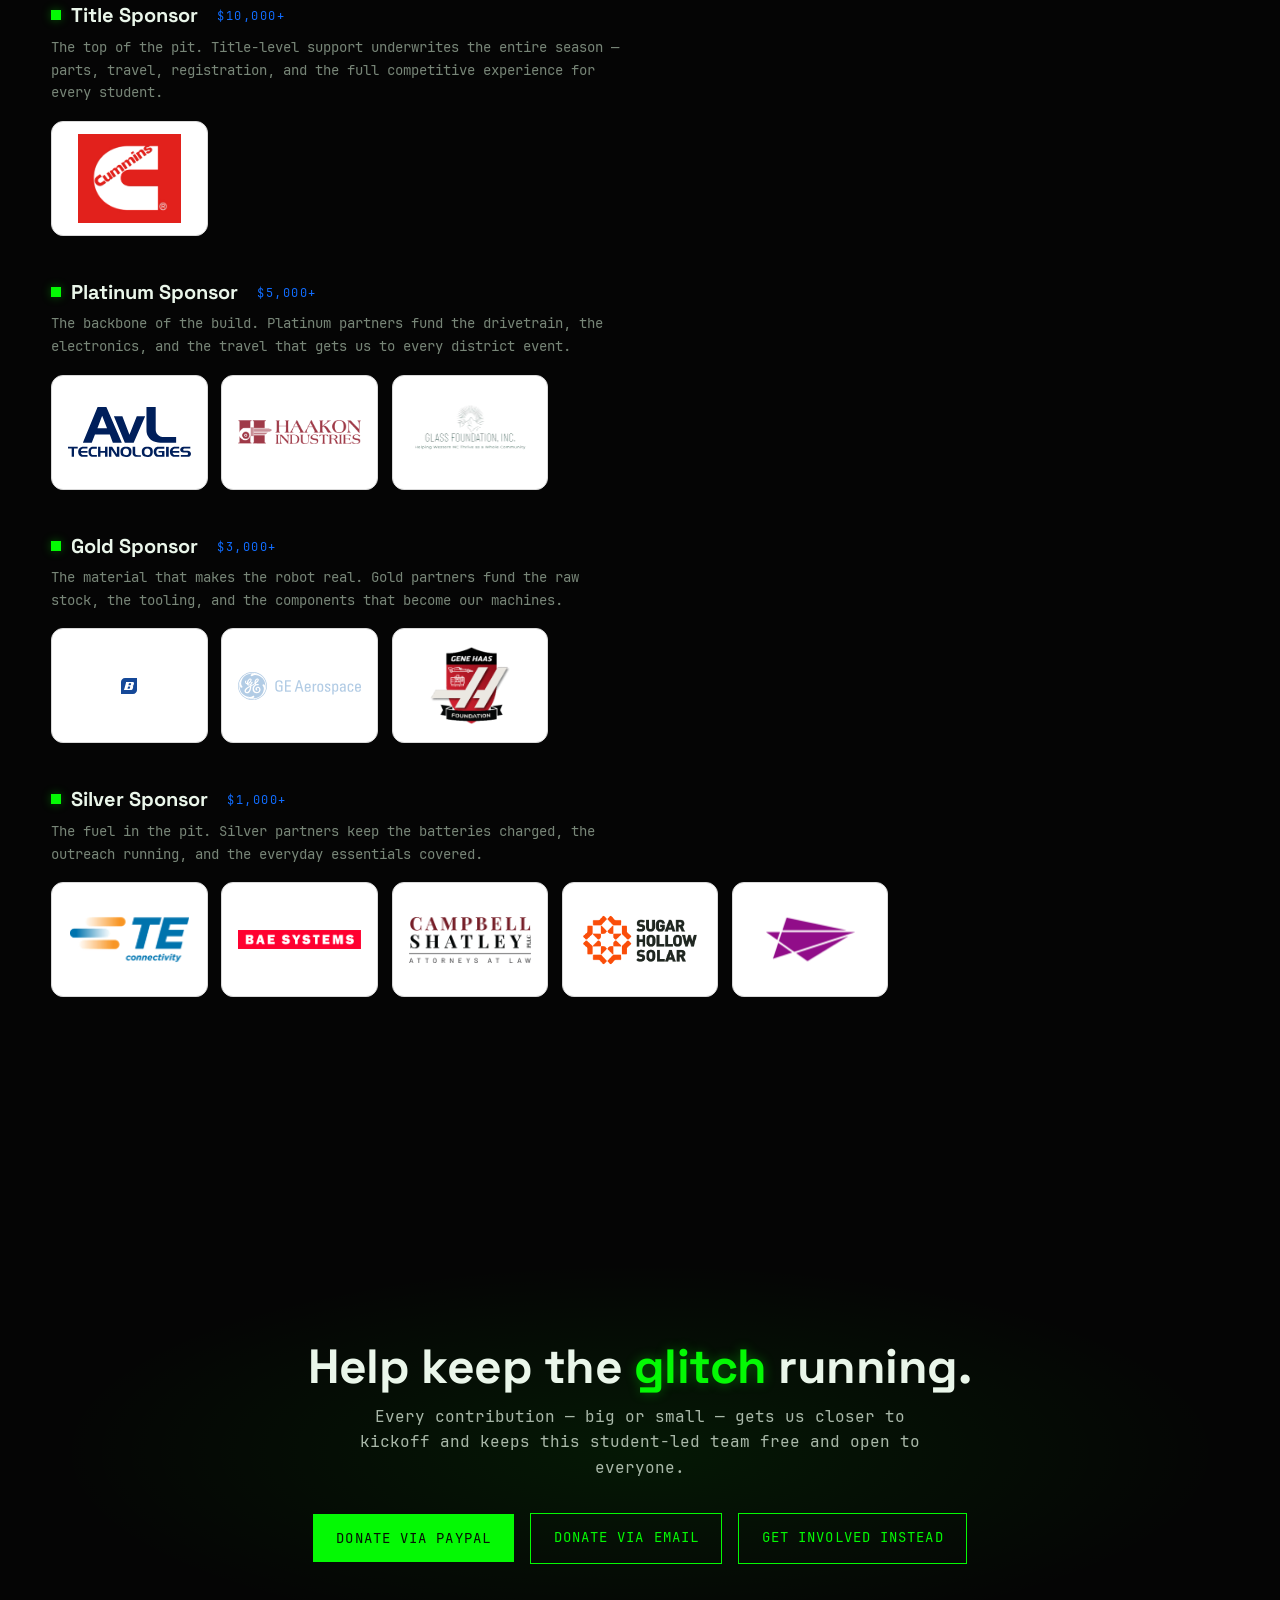
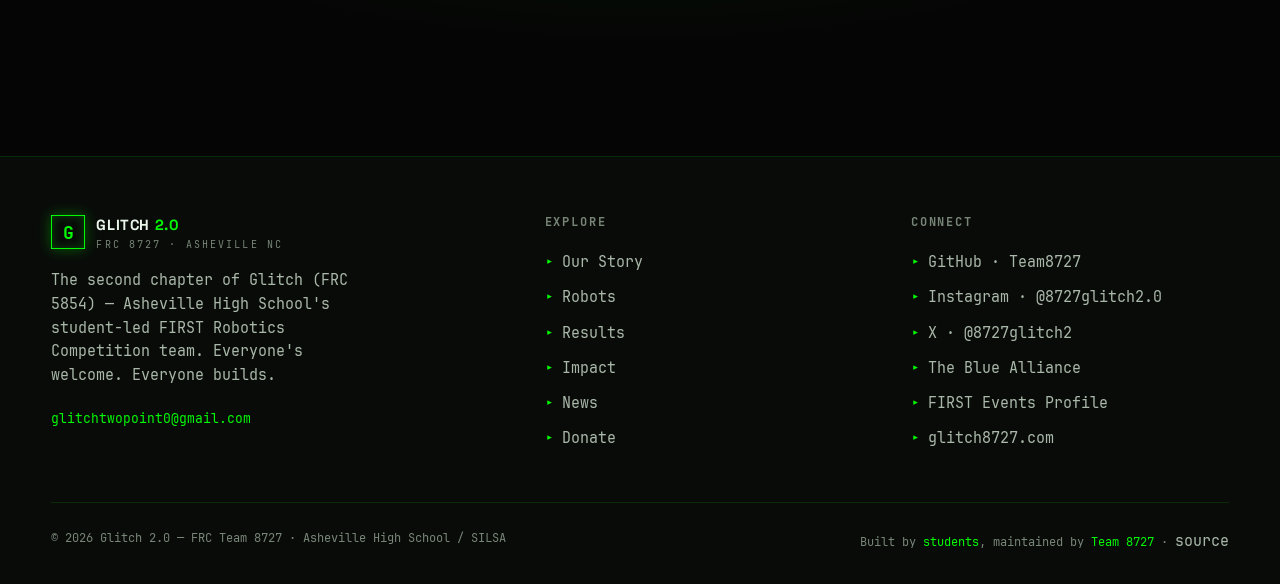
==== commit 46cb2261: "feat(donate): add PayPal donation form embed to sponsors page - PayPal form posts to paypal.com/cgi-" ====
--- a/sponsors.html
+++ b/sponsors.html
@@ -214,7 +214,16 @@
         <p>Every contribution — big or small — gets us closer to kickoff and keeps this student-led
         team free and open to everyone.</p>
         <div class="cta-row">
-          <a class="btn solid" href="mailto:glitchtwopoint0@gmail.com?subject=Donation%20to%20Glitch%202.0">Donate Today</a>
+          <form class="paypal-form" action="https://www.paypal.com/cgi-bin/webscr" method="post" target="_top">
+            <input type="hidden" name="cmd" value="_donations">
+            <input type="hidden" name="business" value="glitchtwopoint0@gmail.com">
+            <input type="hidden" name="item_name" value="Donation to Glitch 2.0 — FRC Team 8727">
+            <input type="hidden" name="currency_code" value="USD">
+            <input type="hidden" name="no_note" value="0">
+            <button type="submit">Donate via PayPal</button>
+            <img alt="" src="https://www.paypalobjects.com/en_US/i/scr/pixel.gif" width="1" height="1" style="position:absolute;left:-999px">
+          </form>
+          <a class="btn" href="mailto:glitchtwopoint0@gmail.com?subject=Donation%20to%20Glitch%202.0">Donate via Email</a>
           <a class="btn" href="get-involved.html">Get Involved Instead</a>
         </div>
       </div>
--- a/assets/css/style.css
+++ b/assets/css/style.css
@@ -5,7 +5,8 @@
    ============================================================ */
 
 /* ---------- Fonts ---------- */
-@import url('https://fonts.googleapis.com/css2?family=Space+Grotesk:wght@400;500;600;700&family=IBM+Plex+Mono:wght@400;500;600&family=Inter:wght@400;500;600&display=swap');
+@import url('https://fonts.googleapis.com/css2?family=Space+Grotesk:wght@400;500;600;700&family=IBM+Plex+Mono:wght@400;500;600&display=swap');
+@import url('../fonts/fonts.css');
 
 /* ---------- Reset ---------- */
 *, *::before, *::after { box-sizing: border-box; margin: 0; padding: 0; }
@@ -27,8 +28,8 @@
   --text-2: #a9b8a9;
   --muted: #788678;
   --font-display: 'Space Grotesk', system-ui, sans-serif;
-  --font-body: 'Inter', system-ui, sans-serif;
-  --font-mono: 'IBM Plex Mono', ui-monospace, monospace;
+  --font-body: 'JetBrains Mono', ui-monospace, monospace;
+  --font-mono: 'JetBrains Mono', 'IBM Plex Mono', ui-monospace, monospace;
   --maxw: 1180px;
   --nav-h: 68px;
   --radius: 10px;
@@ -440,6 +441,11 @@
 .sponsor-slot.filled { border-style: solid; border-color: var(--line-strong); color: var(--text-2); font-size: 1.1rem; font-family: var(--font-display); font-weight: 700; letter-spacing: 0; text-transform: none; }
 .sponsor-note { text-align: center; max-width: 640px; margin: 0 auto 1.8rem; color: var(--text-2); }
 .sponsor-cta { text-align: center; }
+
+/* ---------- PayPal donate form inline with buttons ---------- */
+.paypal-form { display: inline-flex; align-items: center; }
+.paypal-form button { font-family: var(--font-mono); font-size: 0.85rem; letter-spacing: 0.08em; text-transform: uppercase; padding: 0.85rem 1.4rem; border: 1px solid var(--neon); color: var(--neon); background: var(--neon); color: #051205; cursor: pointer; transition: background 0.2s, color 0.2s, box-shadow 0.2s; }
+.paypal-form button:hover { background: transparent; color: var(--neon); box-shadow: 0 0 24px var(--neon-glow); }
 
 /* ---------- Sponsors: founding schools (Spectrum-style card) ---------- */
 .schools-grid { display: grid; grid-template-columns: repeat(auto-fit, minmax(280px, 1fr)); gap: 1.25rem; margin-top: 2rem; align-items: stretch; }
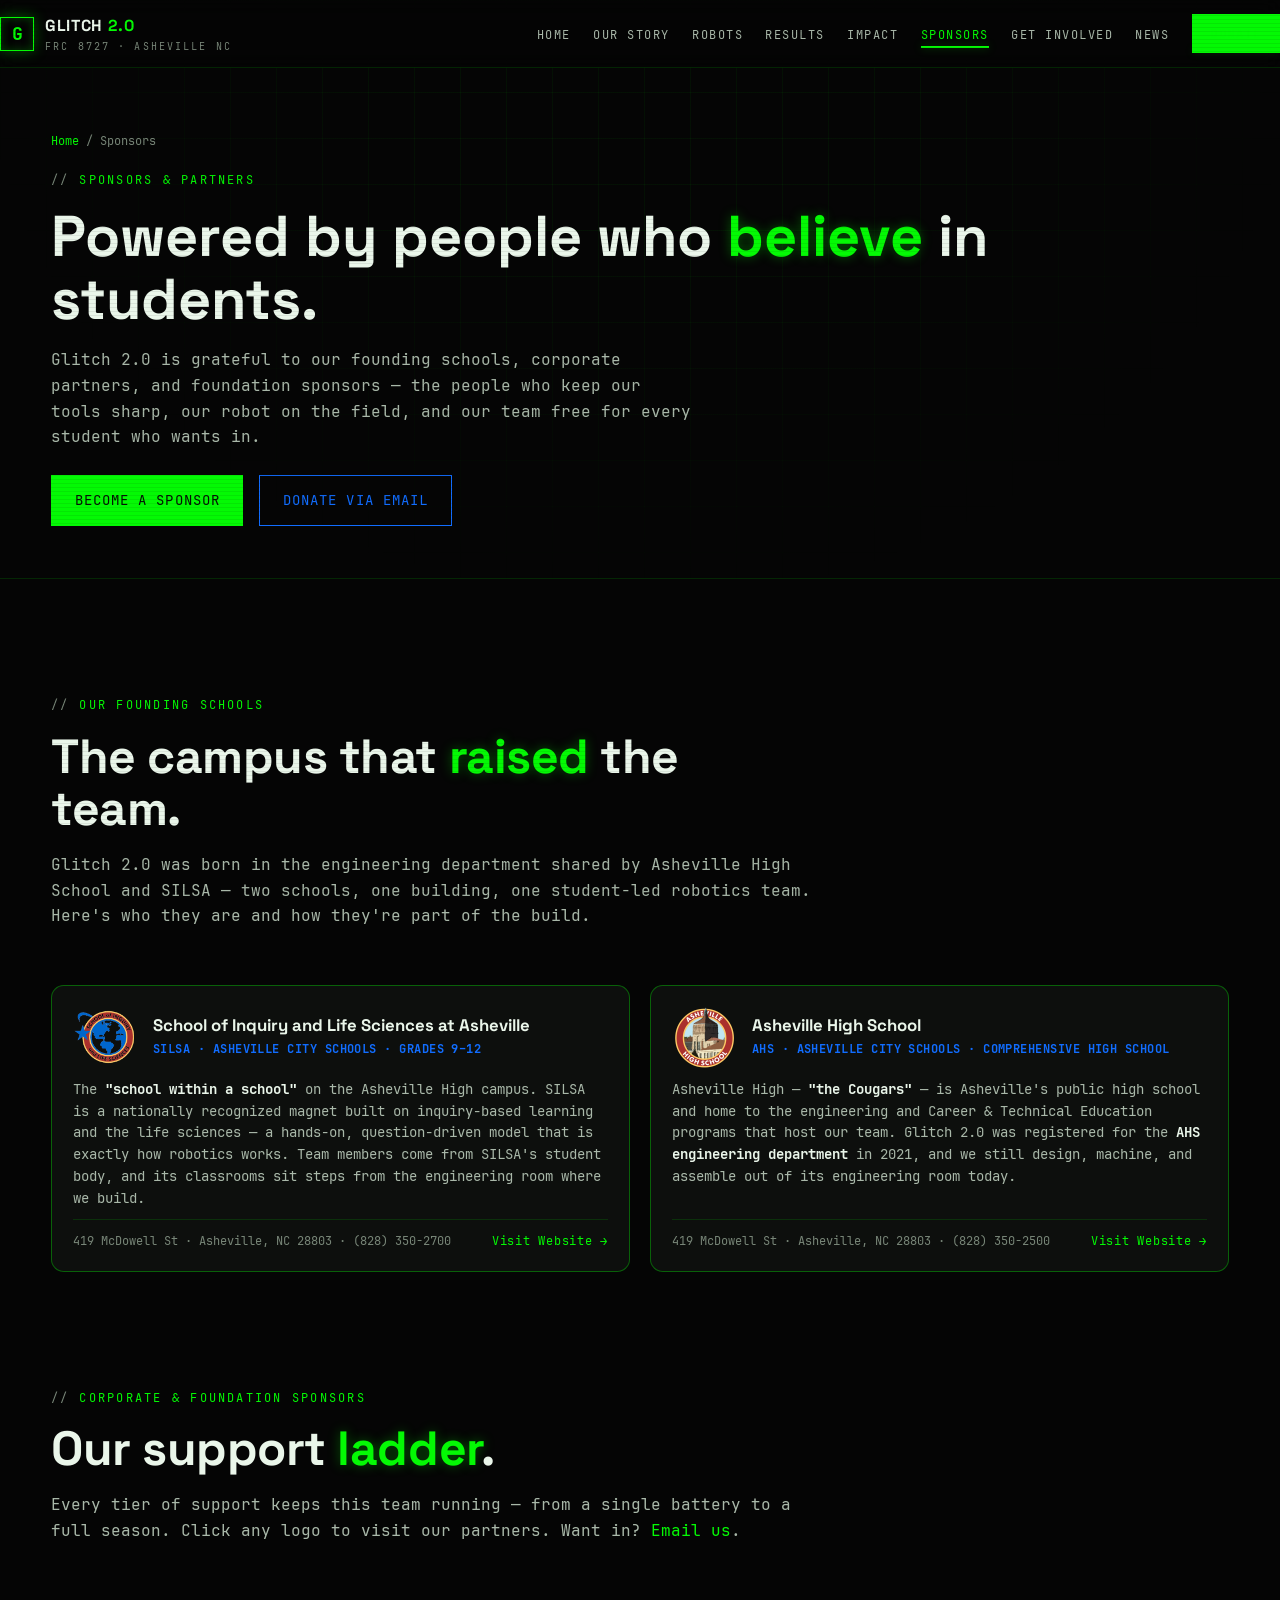
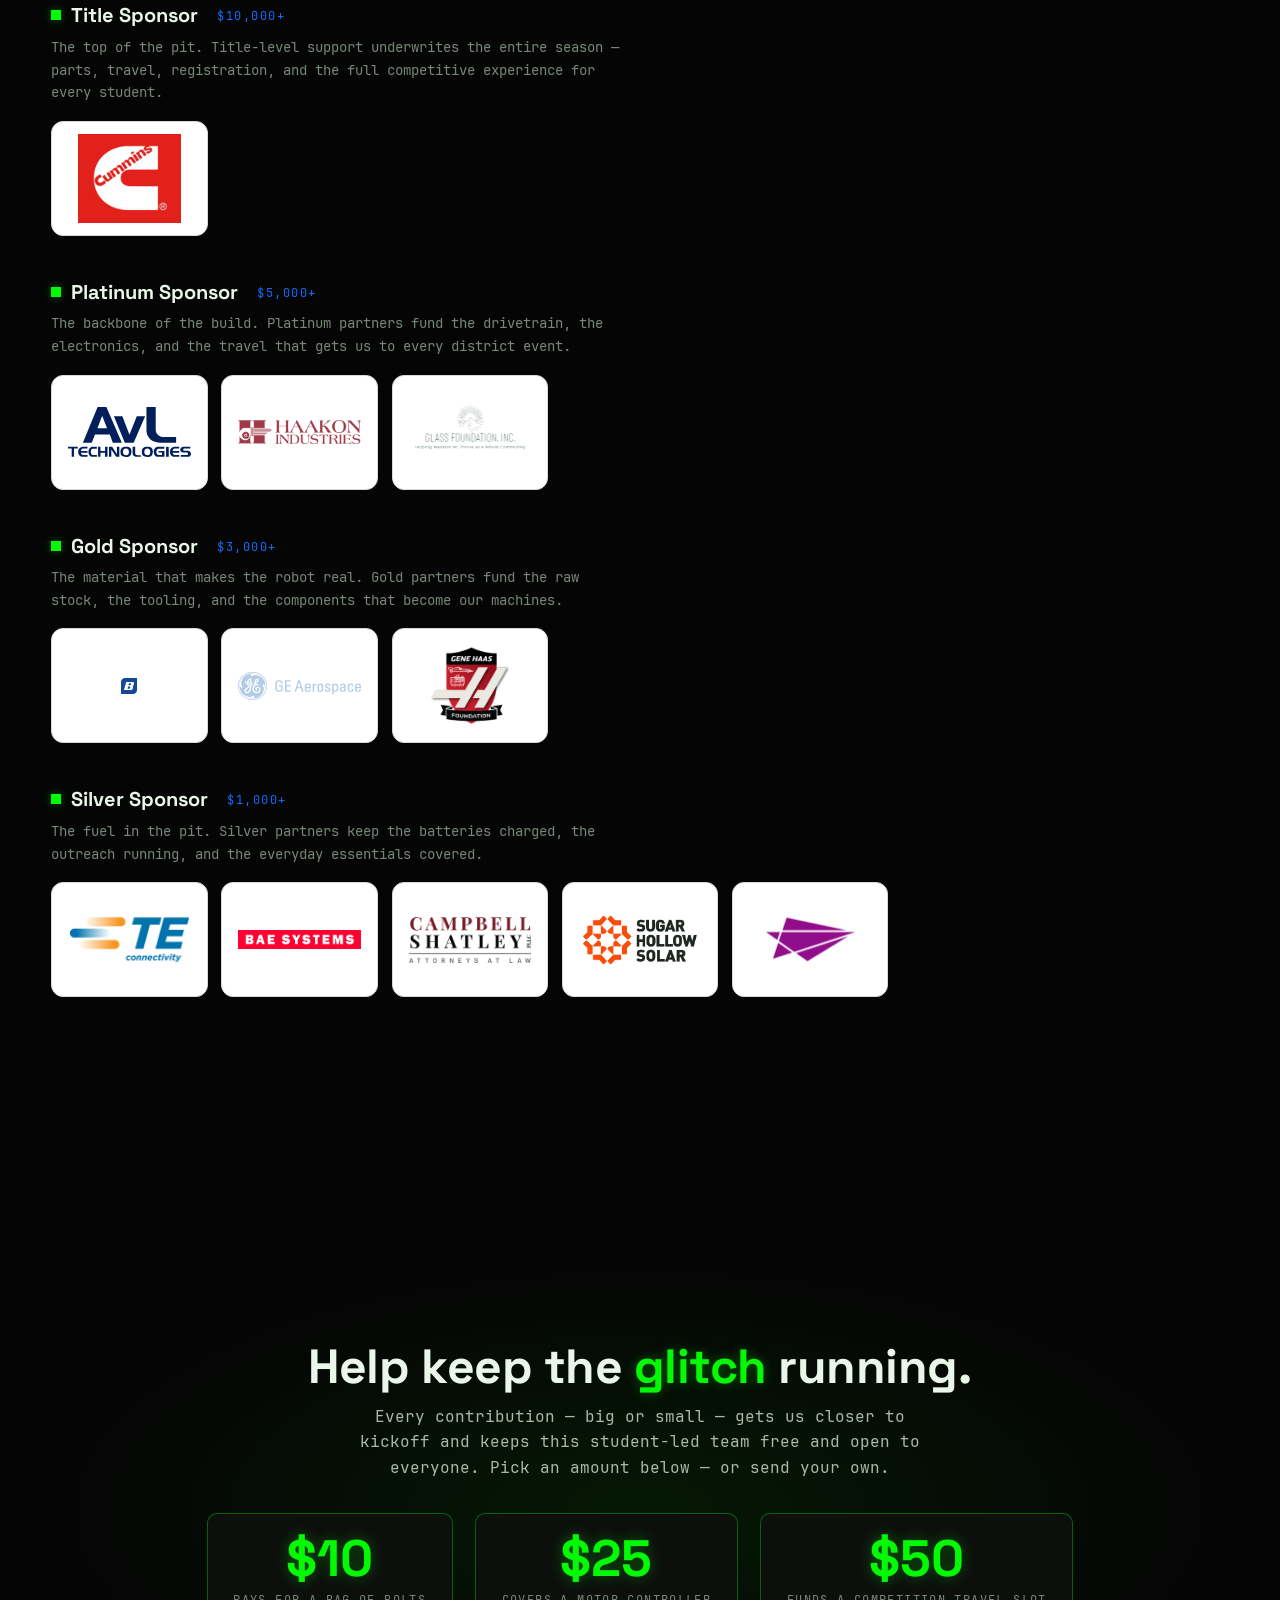
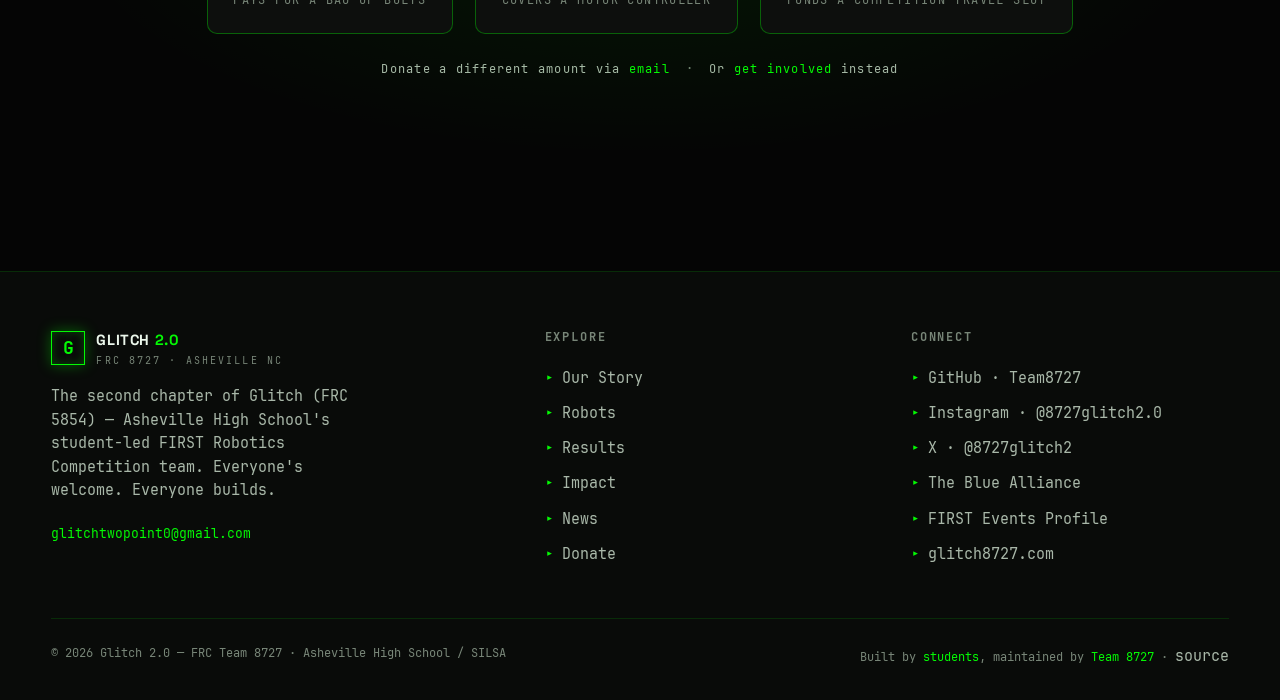
==== commit 27a9faa8: "feat(donate): large amount picker cards (//) with PayPal Three prominent donation cards laid out in " ====
--- a/sponsors.html
+++ b/sponsors.html
@@ -212,19 +212,49 @@
       <div class="container cta-band reveal">
         <h2>Help keep the <span class="glow-text">glitch</span> running.</h2>
         <p>Every contribution — big or small — gets us closer to kickoff and keeps this student-led
-        team free and open to everyone.</p>
-        <div class="cta-row">
-          <form class="paypal-form" action="https://www.paypal.com/cgi-bin/webscr" method="post" target="_top">
+        team free and open to everyone. Pick an amount below — or send your own.</p>
+        <div class="paypal-row">
+          <form action="https://www.paypal.com/cgi-bin/webscr" method="post" target="_top">
             <input type="hidden" name="cmd" value="_donations">
             <input type="hidden" name="business" value="glitchtwopoint0@gmail.com">
             <input type="hidden" name="item_name" value="Donation to Glitch 2.0 — FRC Team 8727">
             <input type="hidden" name="currency_code" value="USD">
+            <input type="hidden" name="amount" value="10.00">
             <input type="hidden" name="no_note" value="0">
-            <button type="submit">Donate via PayPal</button>
-            <img alt="" src="https://www.paypalobjects.com/en_US/i/scr/pixel.gif" width="1" height="1" style="position:absolute;left:-999px">
+            <button type="submit" class="donate-card">
+              <span class="num"><span class="glow">$10</span></span>
+              <span class="label">pays for a bag of bolts</span>
+            </button>
           </form>
-          <a class="btn" href="mailto:glitchtwopoint0@gmail.com?subject=Donation%20to%20Glitch%202.0">Donate via Email</a>
-          <a class="btn" href="get-involved.html">Get Involved Instead</a>
+          <form action="https://www.paypal.com/cgi-bin/webscr" method="post" target="_top">
+            <input type="hidden" name="cmd" value="_donations">
+            <input type="hidden" name="business" value="glitchtwopoint0@gmail.com">
+            <input type="hidden" name="item_name" value="Donation to Glitch 2.0 — FRC Team 8727">
+            <input type="hidden" name="currency_code" value="USD">
+            <input type="hidden" name="amount" value="25.00">
+            <input type="hidden" name="no_note" value="0">
+            <button type="submit" class="donate-card">
+              <span class="num"><span class="glow">$25</span></span>
+              <span class="label">covers a motor controller</span>
+            </button>
+          </form>
+          <form action="https://www.paypal.com/cgi-bin/webscr" method="post" target="_top">
+            <input type="hidden" name="cmd" value="_donations">
+            <input type="hidden" name="business" value="glitchtwopoint0@gmail.com">
+            <input type="hidden" name="item_name" value="Donation to Glitch 2.0 — FRC Team 8727">
+            <input type="hidden" name="currency_code" value="USD">
+            <input type="hidden" name="amount" value="50.00">
+            <input type="hidden" name="no_note" value="0">
+            <button type="submit" class="donate-card">
+              <span class="num"><span class="glow">$50</span></span>
+              <span class="label">funds a competition travel slot</span>
+            </button>
+          </form>
+        </div>
+        <div class="cta-sub">
+          <a href="mailto:glitchtwopoint0@gmail.com?subject=Donation%20to%20Glitch%202.0">Donate a different amount via <b>email</b></a>
+          <span style="color:var(--muted);font-family:var(--font-mono);font-size:0.72rem">·</span>
+          <a href="get-involved.html">Or <b>get involved</b> instead</a>
         </div>
       </div>
     </section>
--- a/assets/css/style.css
+++ b/assets/css/style.css
@@ -443,9 +443,41 @@
 .sponsor-cta { text-align: center; }
 
 /* ---------- PayPal donate form inline with buttons ---------- */
+.paypal-row { display: flex; justify-content: center; gap: 1.4rem; flex-wrap: wrap; margin-bottom: 1.6rem; }
+.donate-card {
+  border: 1.5px solid var(--line-strong);
+  border-radius: var(--radius);
+  background: var(--surface);
+  padding: 1.2rem 1.6rem 1.6rem;
+  min-width: 150px;
+  flex: 0 1 auto;
+  text-align: center;
+  cursor: pointer;
+  position: relative;
+  transition: border-color 0.3s, box-shadow 0.3s, transform 0.3s, background 0.3s;
+  overflow: hidden;
+}
+.donate-card::before {
+  content: '';
+  position: absolute; inset: 0;
+  background: radial-gradient(circle at center, rgba(4, 249, 4, 0.15), transparent 70%);
+  opacity: 0;
+  transition: opacity 0.3s;
+  pointer-events: none;
+}
+.donate-card:hover { border-color: var(--neon); box-shadow: 0 0 30px var(--neon-glow), 0 0 60px rgba(4, 249, 4, 0.08); transform: translateY(-4px); background: linear-gradient(180deg, rgba(4, 249, 4, 0.08), var(--surface)); }
+.donate-card:hover::before { opacity: 1; }
+.donate-card .dollar { font-family: var(--font-mono); font-size: 0.78rem; letter-spacing: 0.08em; color: var(--neon); vertical-align: super; }
+.donate-card .num { font-family: var(--font-display); font-size: clamp(2.2rem, 6vw, 3.2rem); font-weight: 700; color: var(--text); display: block; line-height: 1; }
+.donate-card .num .glow { color: var(--neon); text-shadow: 0 0 14px var(--neon-glow); }
+.donate-card .label { display: block; font-family: var(--font-mono); font-size: 0.72rem; letter-spacing: 0.12em; text-transform: uppercase; color: var(--muted); margin-top: 0.5rem; }
+.donate-card .btn-sub { display: none; }
 .paypal-form { display: inline-flex; align-items: center; }
 .paypal-form button { font-family: var(--font-mono); font-size: 0.85rem; letter-spacing: 0.08em; text-transform: uppercase; padding: 0.85rem 1.4rem; border: 1px solid var(--neon); color: var(--neon); background: var(--neon); color: #051205; cursor: pointer; transition: background 0.2s, color 0.2s, box-shadow 0.2s; }
 .paypal-form button:hover { background: transparent; color: var(--neon); box-shadow: 0 0 24px var(--neon-glow); }
+.cta-sub { display: flex; justify-content: center; gap: 1rem; flex-wrap: wrap; margin-top: 1rem; }
+.cta-sub a { font-family: var(--font-mono); font-size: 0.78rem; letter-spacing: 0.1em; color: var(--text-2); }
+.cta-sub a b { color: var(--neon); font-weight: 500; }
 
 /* ---------- Sponsors: founding schools (Spectrum-style card) ---------- */
 .schools-grid { display: grid; grid-template-columns: repeat(auto-fit, minmax(280px, 1fr)); gap: 1.25rem; margin-top: 2rem; align-items: stretch; }
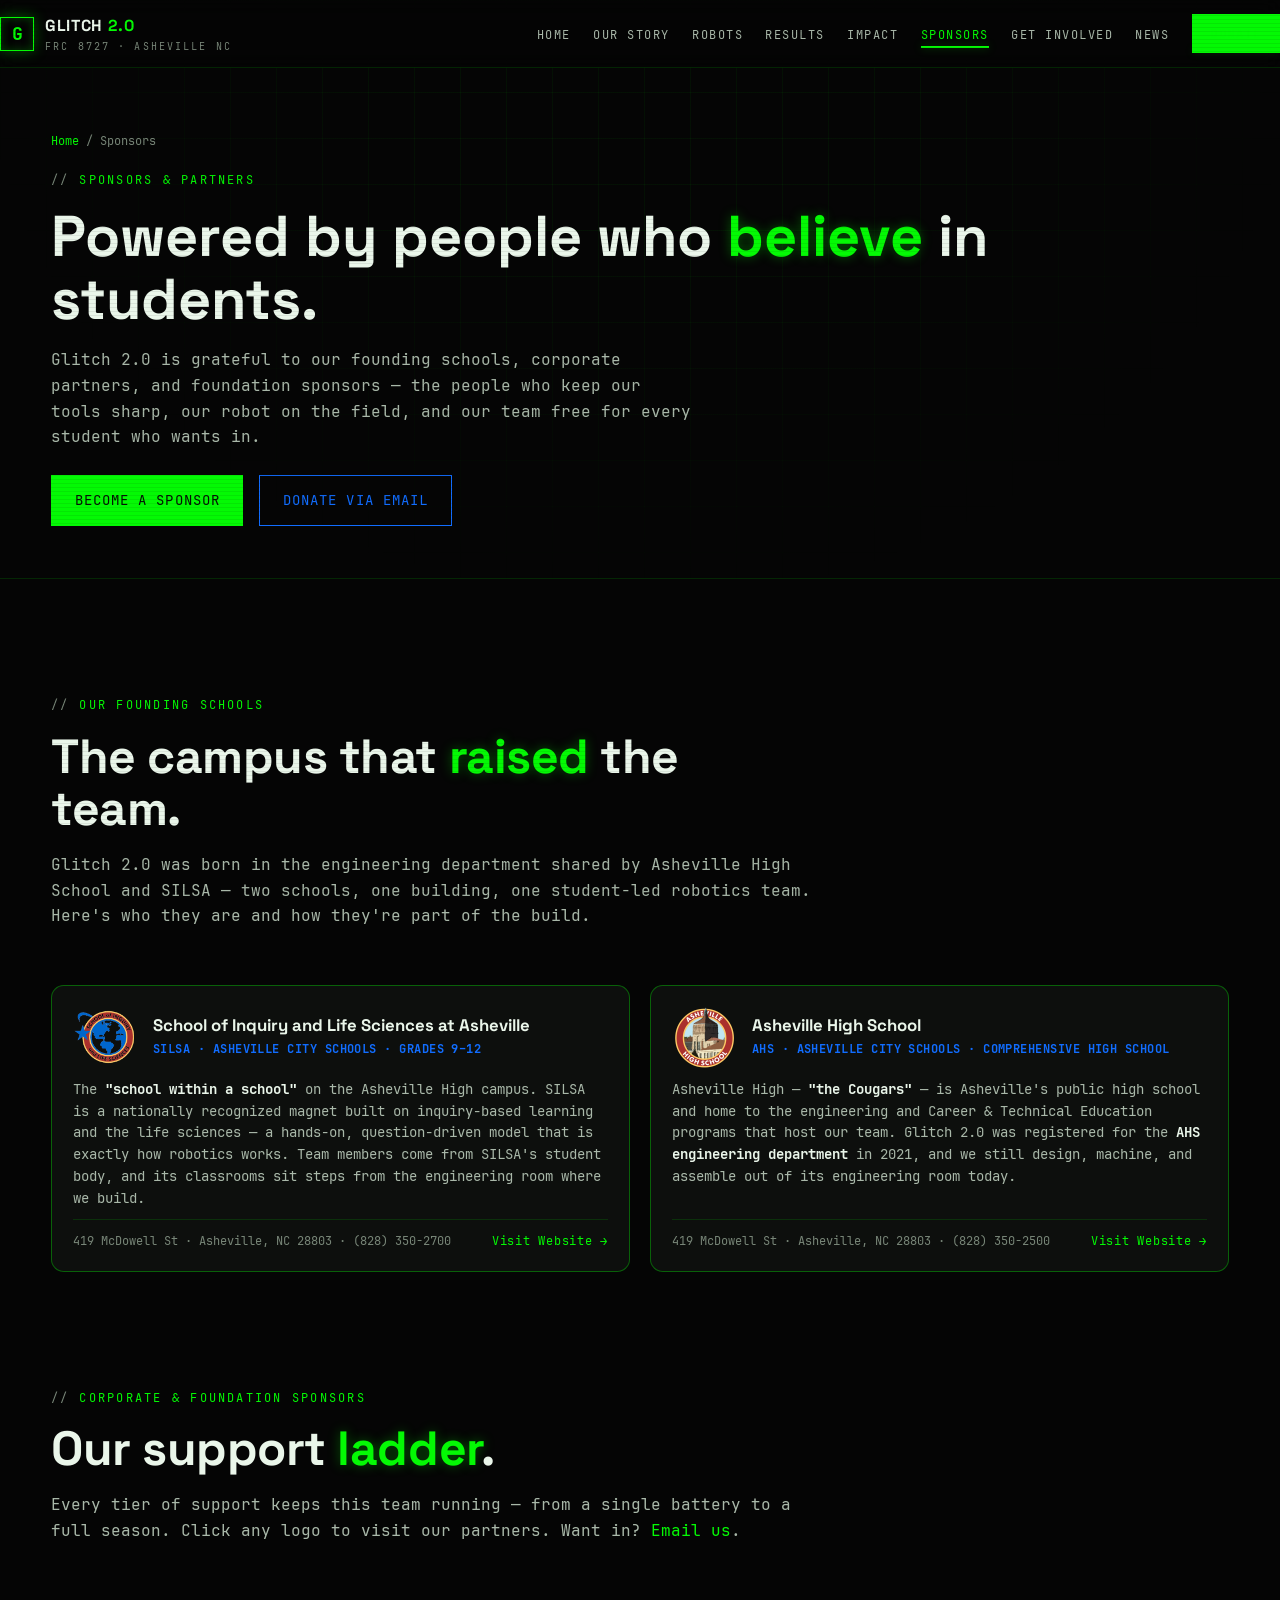
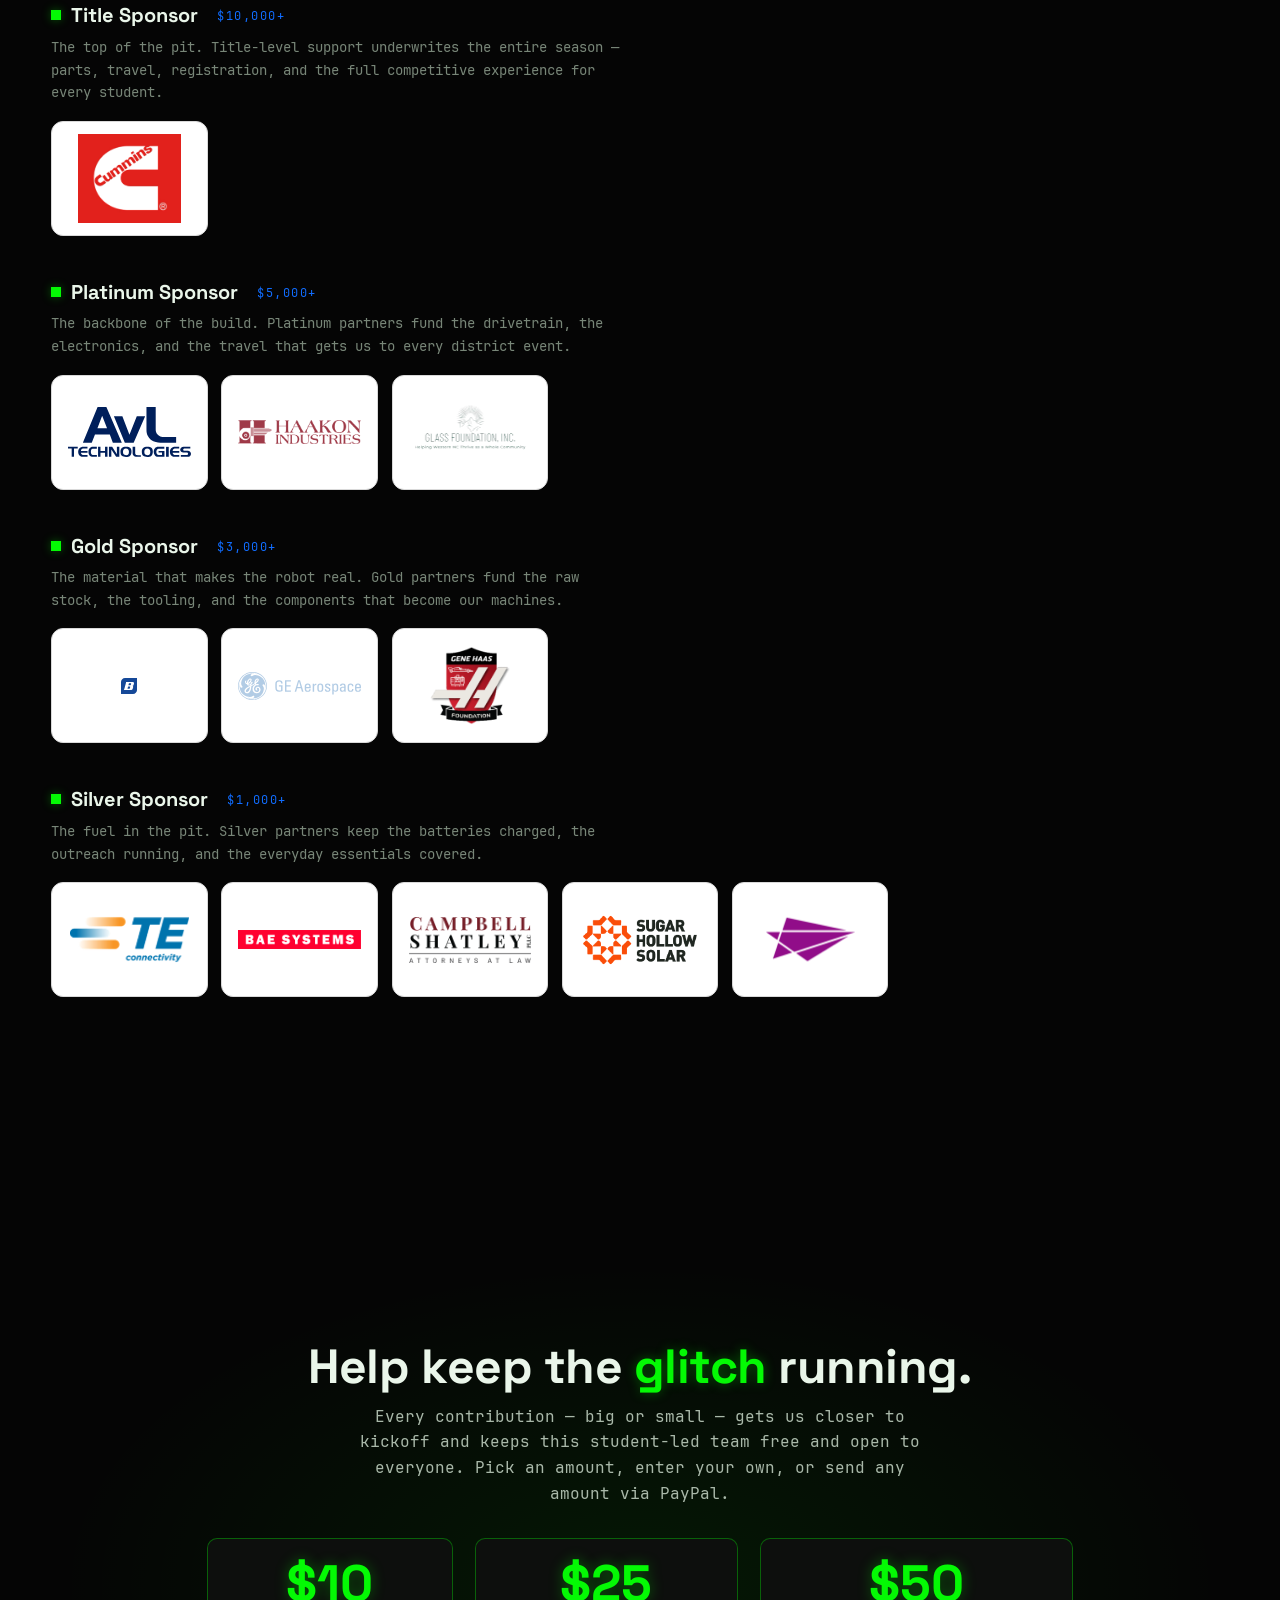
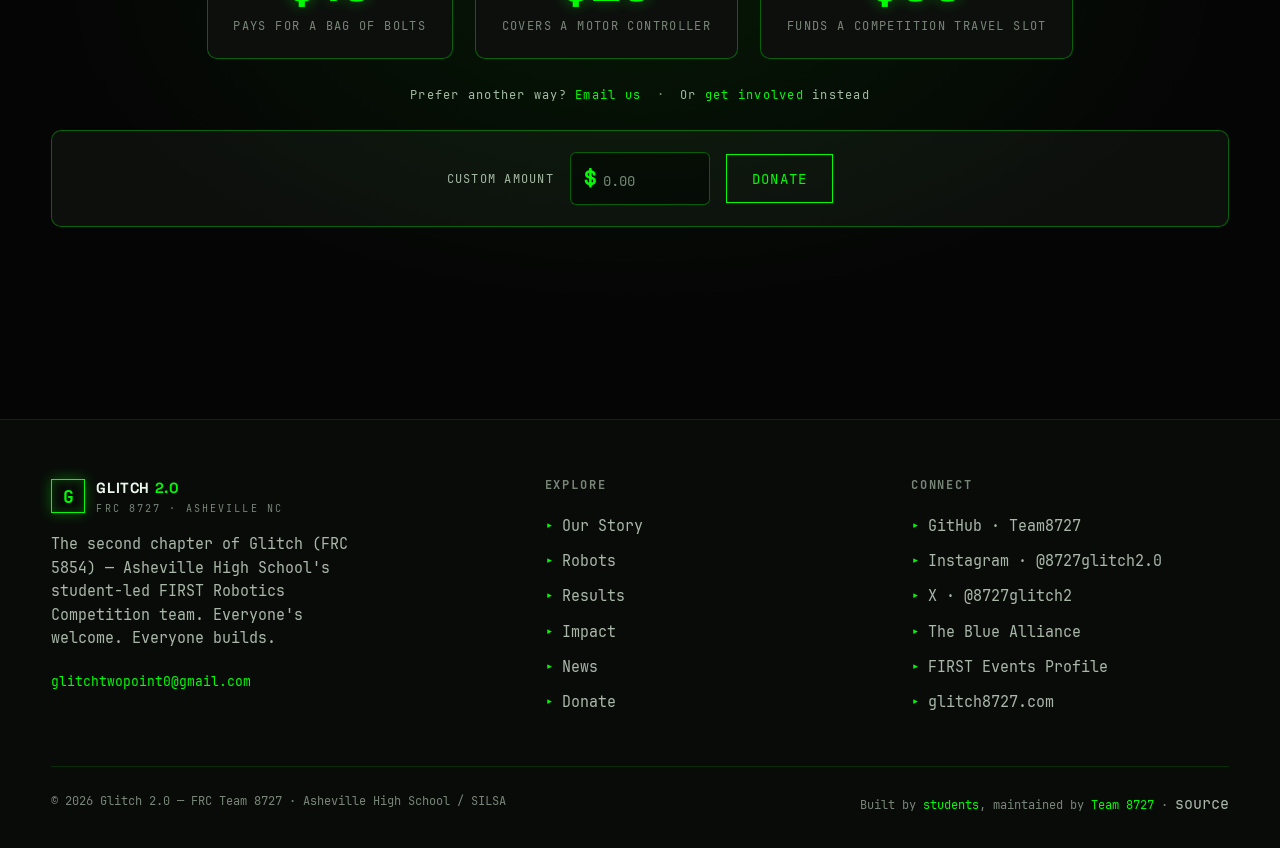
==== commit 036c6192: "feat(donate): custom dollar amount field — donate any amount via PayPal directly - Added a 'Custom a" ====
--- a/sponsors.html
+++ b/sponsors.html
@@ -212,7 +212,7 @@
       <div class="container cta-band reveal">
         <h2>Help keep the <span class="glow-text">glitch</span> running.</h2>
         <p>Every contribution — big or small — gets us closer to kickoff and keeps this student-led
-        team free and open to everyone. Pick an amount below — or send your own.</p>
+        team free and open to everyone. Pick an amount, enter your own, or send any amount via PayPal.</p>
         <div class="paypal-row">
           <form action="https://www.paypal.com/cgi-bin/webscr" method="post" target="_top">
             <input type="hidden" name="cmd" value="_donations">
@@ -252,10 +252,24 @@
           </form>
         </div>
         <div class="cta-sub">
-          <a href="mailto:glitchtwopoint0@gmail.com?subject=Donation%20to%20Glitch%202.0">Donate a different amount via <b>email</b></a>
+          <a href="mailto:glitchtwopoint0@gmail.com?subject=Donation%20to%20Glitch%202.0">Prefer another way? <b>Email us</b></a>
           <span style="color:var(--muted);font-family:var(--font-mono);font-size:0.72rem">·</span>
           <a href="get-involved.html">Or <b>get involved</b> instead</a>
         </div>
+
+        <!-- Custom amount -->
+        <form class="donate-custom" id="donate-custom" action="https://www.paypal.com/cgi-bin/webscr" method="post" target="_top">
+          <span class="dc-label">Custom amount</span>
+          <input type="hidden" name="cmd" value="_donations">
+          <input type="hidden" name="business" value="glitchtwopoint0@gmail.com">
+          <input type="hidden" name="item_name" value="Donation to Glitch 2.0 — FRC Team 8727">
+          <input type="hidden" name="currency_code" value="USD">
+          <input type="hidden" name="no_note" value="0">
+          <input type="hidden" name="amount" id="dc-amount">
+          <span class="dc-input-wrap"><span class="dc-prefix">$</span><input class="dc-input" id="dc-input" type="number" inputmode="decimal" min="1" step="0.01" placeholder="0.00" aria-label="Custom donation amount in dollars"></span>
+          <button type="submit" class="dc-btn">Donate</button>
+          <p class="dc-error" role="alert">Please enter a valid amount (e.g. 40 or 37.50).</p>
+        </form>
       </div>
     </section>
   </main>
--- a/assets/css/style.css
+++ b/assets/css/style.css
@@ -194,7 +194,7 @@
 .nav-links a:hover::after, .nav-links a.active::after { width: 100%; }
 .nav-links .btn { padding: 0.55rem 1.1rem; }
 
-.nav-toggle { display: none; background: none; border: 1px solid var(--line); color: var(--neon); width: 42px; height: 42px; cursor: pointer; font-size: 1.2rem; }
+.nav-toggle { display: none; background: none; border: 1px solid var(--line); color: var(--neon); width: 44px; height: 44px; cursor: pointer; font-size: 1.3rem; line-height: 1; }
 
 /* ---------- Hero ---------- */
 .hero { position: relative; min-height: 100svh; display: flex; align-items: center; overflow: hidden; padding-top: var(--nav-h); }
@@ -244,8 +244,8 @@
 .hero-visual { display: flex; justify-content: center; align-items: center; position: relative; }
 .hero-visual .logo-frame {
   position: relative;
-  width: min(360px, 80vw);
-  aspect-ratio: 1 / 1;
+  width: min(340px, 78vw);
+  aspect-ratio: 4 / 5;
   display: grid; place-items: center;
 }
 .hero-visual .logo-frame img { width: 100%; height: 100%; object-fit: contain; filter: drop-shadow(0 0 26px rgba(4,249,4,0.35)); }
@@ -389,7 +389,7 @@
 /* ---------- Results ---------- */
 .results-grid { display: grid; grid-template-columns: 1.2fr 0.8fr; gap: 3rem; align-items: start; }
 
-.season-table { width: 100%; border-collapse: collapse; font-size: 0.9rem; }
+.season-table { width: 100%; border-collapse: collapse; font-size: 0.9rem; min-width: 480px; }
 .season-table th {
   font-family: var(--font-mono); font-size: 0.7rem; letter-spacing: 0.14em; text-transform: uppercase;
   color: var(--muted); text-align: left; padding: 0.7rem 0.8rem; border-bottom: 1px solid var(--line-strong);
@@ -475,6 +475,36 @@
 .paypal-form { display: inline-flex; align-items: center; }
 .paypal-form button { font-family: var(--font-mono); font-size: 0.85rem; letter-spacing: 0.08em; text-transform: uppercase; padding: 0.85rem 1.4rem; border: 1px solid var(--neon); color: var(--neon); background: var(--neon); color: #051205; cursor: pointer; transition: background 0.2s, color 0.2s, box-shadow 0.2s; }
 .paypal-form button:hover { background: transparent; color: var(--neon); box-shadow: 0 0 24px var(--neon-glow); }
+
+/* ---------- Custom donation amount ---------- */
+.donate-custom {
+  margin-top: 1.6rem;
+  border: 1px solid var(--line-strong);
+  border-radius: var(--radius);
+  background: var(--surface);
+  padding: 1.3rem 1.6rem;
+  display: flex;
+  align-items: center;
+  justify-content: center;
+  gap: 1rem;
+  flex-wrap: wrap;
+}
+.donate-custom .dc-label { font-family: var(--font-mono); font-size: 0.78rem; letter-spacing: 0.1em; text-transform: uppercase; color: var(--text-2); }
+.donate-custom .dc-input-wrap { display: inline-flex; align-items: center; border: 1px solid var(--line-strong); background: var(--bg); border-radius: 6px; overflow: hidden; }
+.donate-custom .dc-input-wrap .dc-prefix { font-family: var(--font-display); font-size: 1.3rem; font-weight: 700; color: var(--neon); padding-left: 0.8rem; }
+.donate-custom .dc-input { font-family: var(--font-display); font-size: 1.4rem; font-weight: 700; color: var(--text); background: transparent; border: 0; outline: none; width: 112px; padding: 0.7rem 0.2rem 0.7rem 0.4rem; }
+.donate-custom .dc-input::placeholder { color: var(--muted); font-weight: 400; font-family: var(--font-mono); font-size: 0.9rem; }
+.donate-custom .dc-input:focus { color: var(--neon); }
+.donate-custom .dc-error { width: 100%; text-align: center; font-family: var(--font-mono); font-size: 0.72rem; color: #ff5252; margin: 0; display: none; }
+.donate-custom.error .dc-error { display: block; }
+.donate-custom .dc-btn { font-family: var(--font-mono); font-size: 0.85rem; letter-spacing: 0.08em; text-transform: uppercase; padding: 0.9rem 1.6rem; border: 1px solid var(--neon); color: var(--neon); background: transparent; cursor: pointer; transition: background 0.2s, color 0.2s, box-shadow 0.2s; }
+.donate-custom .dc-btn:hover { background: var(--neon); color: #051205; box-shadow: 0 0 24px var(--neon-glow); }
+@media (max-width: 560px) {
+  .donate-custom { flex-direction: column; gap: 0.8rem; padding: 1.2rem 1rem; }
+  .donate-custom .dc-input { width: 100%; text-align: center; }
+  .donate-custom .dc-input-wrap { width: 100%; justify-content: center; }
+  .donate-custom .dc-btn { width: 100%; }
+}
 .cta-sub { display: flex; justify-content: center; gap: 1rem; flex-wrap: wrap; margin-top: 1rem; }
 .cta-sub a { font-family: var(--font-mono); font-size: 0.78rem; letter-spacing: 0.1em; color: var(--text-2); }
 .cta-sub a b { color: var(--neon); font-weight: 500; }
@@ -581,7 +611,7 @@
 .footer-bottom .credit b { color: var(--neon); font-weight: 500; }
 
 /* ---------- Back to top ---------- */
-.to-top { position: fixed; right: 22px; bottom: 22px; z-index: 45; width: 46px; height: 46px; display: grid; place-items: center; border: 1px solid var(--line-strong); color: var(--neon); background: rgba(5,5,5,0.85); border-radius: 8px; opacity: 0; pointer-events: none; transition: opacity 0.3s, transform 0.3s; }
+.to-top { position: fixed; right: calc(16px + env(safe-area-inset-right, 0px)); bottom: calc(16px + env(safe-area-inset-bottom, 0px)); z-index: 45; width: 48px; height: 48px; display: grid; place-items: center; border: 1px solid var(--line-strong); color: var(--neon); background: rgba(5,5,5,0.85); border-radius: 8px; opacity: 0; pointer-events: none; transition: opacity 0.3s, transform 0.3s; }
 .to-top.show { opacity: 1; pointer-events: auto; }
 .to-top:hover { transform: translateY(-3px); box-shadow: 0 0 18px var(--neon-glow); }
 
@@ -618,7 +648,6 @@
 .quick-card h3 { font-size: 1.15rem; margin: 0.5rem 0 0.5rem; }
 .quick-card p { color: var(--text-2); font-size: 0.9rem; }
 .quick-card .go { margin-top: 1rem; font-family: var(--font-mono); font-size: 0.75rem; color: var(--neon); letter-spacing: 0.08em; }
-@media (max-width: 980px) { .quick-grid { grid-template-columns: 1fr; } }
 
 /* ---------- About: lineage (why 2.0) ---------- */
 .lineage { display: flex; align-items: stretch; justify-content: center; margin-bottom: 2.6rem; }
@@ -637,9 +666,18 @@
 .hero-legacy { margin-top: 1.4rem; display: inline-flex; align-items: center; gap: 0.7rem; font-family: var(--font-mono); font-size: 0.78rem; letter-spacing: 0.05em; color: var(--text-2); border: 1px solid var(--line); border-left: 3px solid var(--neon); padding: 0.6rem 1rem; background: rgba(4,249,4,0.03); }
 .hero-legacy b { color: var(--neon); font-weight: 500; }
 
+/* ---------- Base touch/mobile polish ---------- */
+html { -webkit-text-size-adjust: 100%; text-size-adjust: 100%; }
+a, button, .nav-toggle, .to-top { -webkit-tap-highlight-color: transparent; touch-action: manipulation; }
+button { font-family: inherit; }
+
 /* ---------- Responsive ---------- */
+@media (max-width: 1100px) {
+  .hero-visual .logo-frame { width: 260px; }
+}
+
 @media (max-width: 980px) {
-  .hero-inner { grid-template-columns: 1fr; text-align: center; }
+  .hero-inner { grid-template-columns: 1fr; text-align: center; padding: 2rem 0 4rem; }
   .hero-sub { margin-inline: auto; }
   .hero-cta, .hero-meta { justify-content: center; }
   .hero-visual { order: -1; }
@@ -647,7 +685,7 @@
   .stats-grid { grid-template-columns: repeat(2, 1fr); }
   .stat:last-child { grid-column: span 2; }
   .about-grid, .results-grid { grid-template-columns: 1fr; }
-  .impact-grid, .news-grid { grid-template-columns: 1fr; }
+  .impact-grid, .news-grid, .quick-grid { grid-template-columns: 1fr; }
   .sponsor-grid { grid-template-columns: repeat(2, 1fr); }
   .involve-grid { grid-template-columns: 1fr; }
   .event-card { position: static; }
@@ -657,20 +695,116 @@
 
   .nav-links {
     position: fixed; inset: var(--nav-h) 0 auto 0;
-    flex-direction: column; align-items: flex-start;
-    background: rgba(5,5,5,0.97); padding: 1.4rem 6vw 1.6rem;
-    gap: 1.1rem; border-bottom: 1px solid var(--line);
-    transform: translateY(-120%); transition: transform 0.3s;
+    flex-direction: column; align-items: stretch;
+    background: rgba(5,5,5,0.98);
+    padding: 0.8rem 6vw calc(0.8rem + env(safe-area-inset-bottom, 0px));
+    gap: 0;
+    max-height: calc(100svh - var(--nav-h) - var(--safe-bottom, 0px));
+    overflow-y: auto;
+    -webkit-overflow-scrolling: touch;
+    border-bottom: 1px solid var(--line);
+    transform: translateY(-130%); transition: transform 0.32s ease;
   }
-  .nav-links.open { transform: none; }
+  .nav-links.open { transform: none; box-shadow: 0 24px 48px rgba(0,0,0,0.6); }
+  .nav-links a {
+    display: flex; align-items: center; gap: 0.6rem;
+    min-height: 50px;
+    padding: 0 0.4rem;
+    font-size: 0.86rem;
+    border-bottom: 1px solid rgba(4,249,4,0.06);
+  }
+  .nav-links a::before { content: ''; width: 5px; height: 5px; background: var(--muted); flex-shrink: 0; }
+  .nav-links a:hover::before, .nav-links a.active::before { background: var(--neon); box-shadow: 0 0 8px var(--neon); }
+  .nav-links a::after { display: none; }
+  .nav-links a:last-child { border-bottom: 0; }
+  .nav-links .btn {
+    width: 100%;
+    margin-top: 0.8rem;
+    padding: 0.85rem 1.1rem;
+    justify-content: center;
+  }
   .nav-toggle { display: grid; place-items: center; }
 }
 
+@media (max-width: 700px) {
+  body { font-size: 0.92rem; }
+  .container { width: min(100% - 2rem, var(--maxw)); }
+  .section { padding: 3.5rem 0; }
+  .section-head h2 { font-size: 1.75rem; }
+  .stats-grid { grid-template-columns: repeat(2, 1fr); }
+  .stat { padding: 1.6rem 0.8rem; }
+  .cta-band { padding: 3.5rem 0; }
+  .page-hero { padding: calc(var(--nav-h) + 3rem) 0 2.2rem; }
+  .page-hero h1 { font-size: clamp(1.8rem, 8vw, 2.6rem); }
+  .school-card, .impact-card, .involve-card, .news-card { padding: 1.3rem 1.2rem; }
+  .origins-band { padding: 1.6rem; grid-template-columns: 1fr; }
+  .lineage-node b { font-size: 1.15rem; }
+  .facts { grid-template-columns: 1fr; }
+}
+
 @media (max-width: 560px) {
-  .stats-grid { grid-template-columns: repeat(2, 1fr); }
-  .facts { grid-template-columns: 1fr; }
-  .sponsor-grid { grid-template-columns: 1fr; }
   .brand-sub { display: none; }
+  /* Hero */
+  .hero { min-height: 100svh; }
+  .hero-title { font-size: clamp(2.4rem, 12vw, 3.6rem); }
+  .hero-badge { font-size: 0.62rem; padding: 0.35rem 0.7rem; flex-wrap: wrap; justify-content: center; }
+  .hero-meta { gap: 0.7rem 1rem; font-size: 0.68rem; justify-content: center; text-align: left; }
+  .hero-legacy { font-size: 0.68rem; padding: 0.5rem 0.75rem; }
+  .hero-visual .logo-frame { width: 150px; }
+  .hero-cta { flex-direction: column; width: 100%; }
+  .hero-cta .btn { width: 100%; justify-content: center; }
+  .scroll-hint { display: none; }
+
+  /* Ticker */ 
+  .ticker { flex-direction: column; gap: 0.35rem; min-height: 0; padding: 0.7rem 1rem; }
+  .ticker-label { font-size: 0.6rem; }
+  .ticker-text { font-size: 0.7rem; line-height: 1.4; }
+
+  /* Stats */
+  .stats-grid { grid-template-columns: repeat(2, 1fr); gap: 1px; }
+  .stat b { font-size: 1.9rem; }
+
+  /* Robots */
+  .robot-side { padding: 1.2rem 1.1rem; }
+  .robot-side .name { font-size: 1.4rem; }
+  .robot-main { padding: 1.2rem 1.1rem; }
+  .robot-card .status { font-size: 0.62rem; padding: 0.3rem 0.55rem; }
+
+  /* Results table → block scroll container */
+  .results-grid { gap: 2rem; }
+
+  /* Impact highlight stacks on mobile */
+  .impact-grid { grid-template-columns: 1fr; }
+  .impact-highlight { flex-direction: column; align-items: flex-start; gap: 0.6rem; text-align: left; }
+
+  /* Terminal */
+  .terminal-body { min-height: 200px; font-size: 0.74rem; padding: 0.9rem 1rem; }
+
+  /* Donate cards */
+  .paypal-row { gap: 1rem; }
+  .donate-card { min-width: 0; flex: 1 1 45%; padding: 1rem 0.8rem 1.2rem; }
+  .donate-card .num { font-size: 2.2rem; }
+
+  /* Buttons full width */
+  .cta-band .cta-row, .cta-sub { flex-direction: column; width: 100%; }
+  .cta-band .cta-row .btn, .cta-sub a { width: 100%; justify-content: center; text-align: center; }
+
+  /* Scholarship / involve grid */
+  .involve-card::before { font-size: 0.56rem; }
+
+  /* Footer */
+  .footer { padding: 2.5rem 0 1.5rem; }
+  .footer-bottom { flex-direction: column; text-align: center; gap: 0.3rem; }
+
+  /* Sponsor cells */
+  .sponsor-logo { height: 96px; }
+}
+
+@media (max-width: 380px) {
+  .donate-card { flex: 1 1 100%; }
+  .hero-meta span { flex: 1 1 40%; }
+  .stats-grid { grid-template-columns: 1fr; }
+  .stat:last-child { grid-column: span 1; }
 }
 
 /* ---------- Reduced motion ---------- */
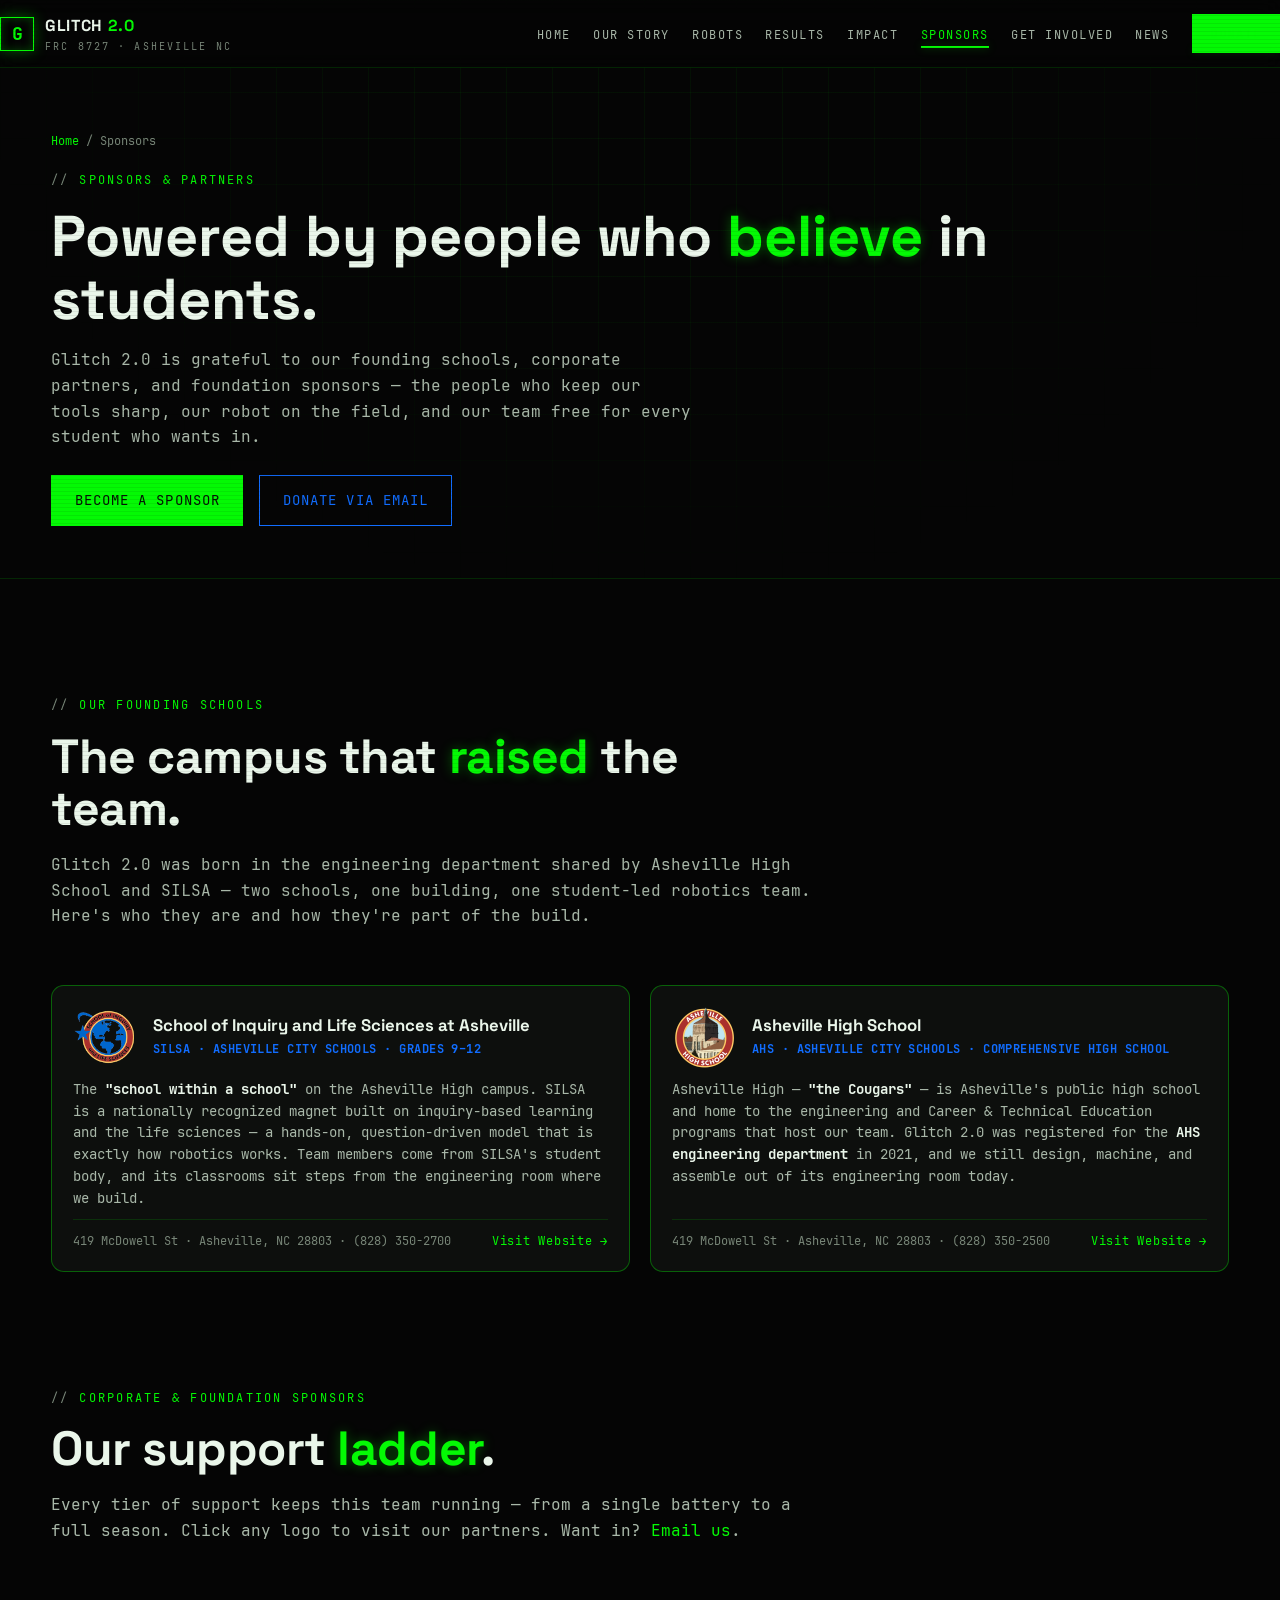
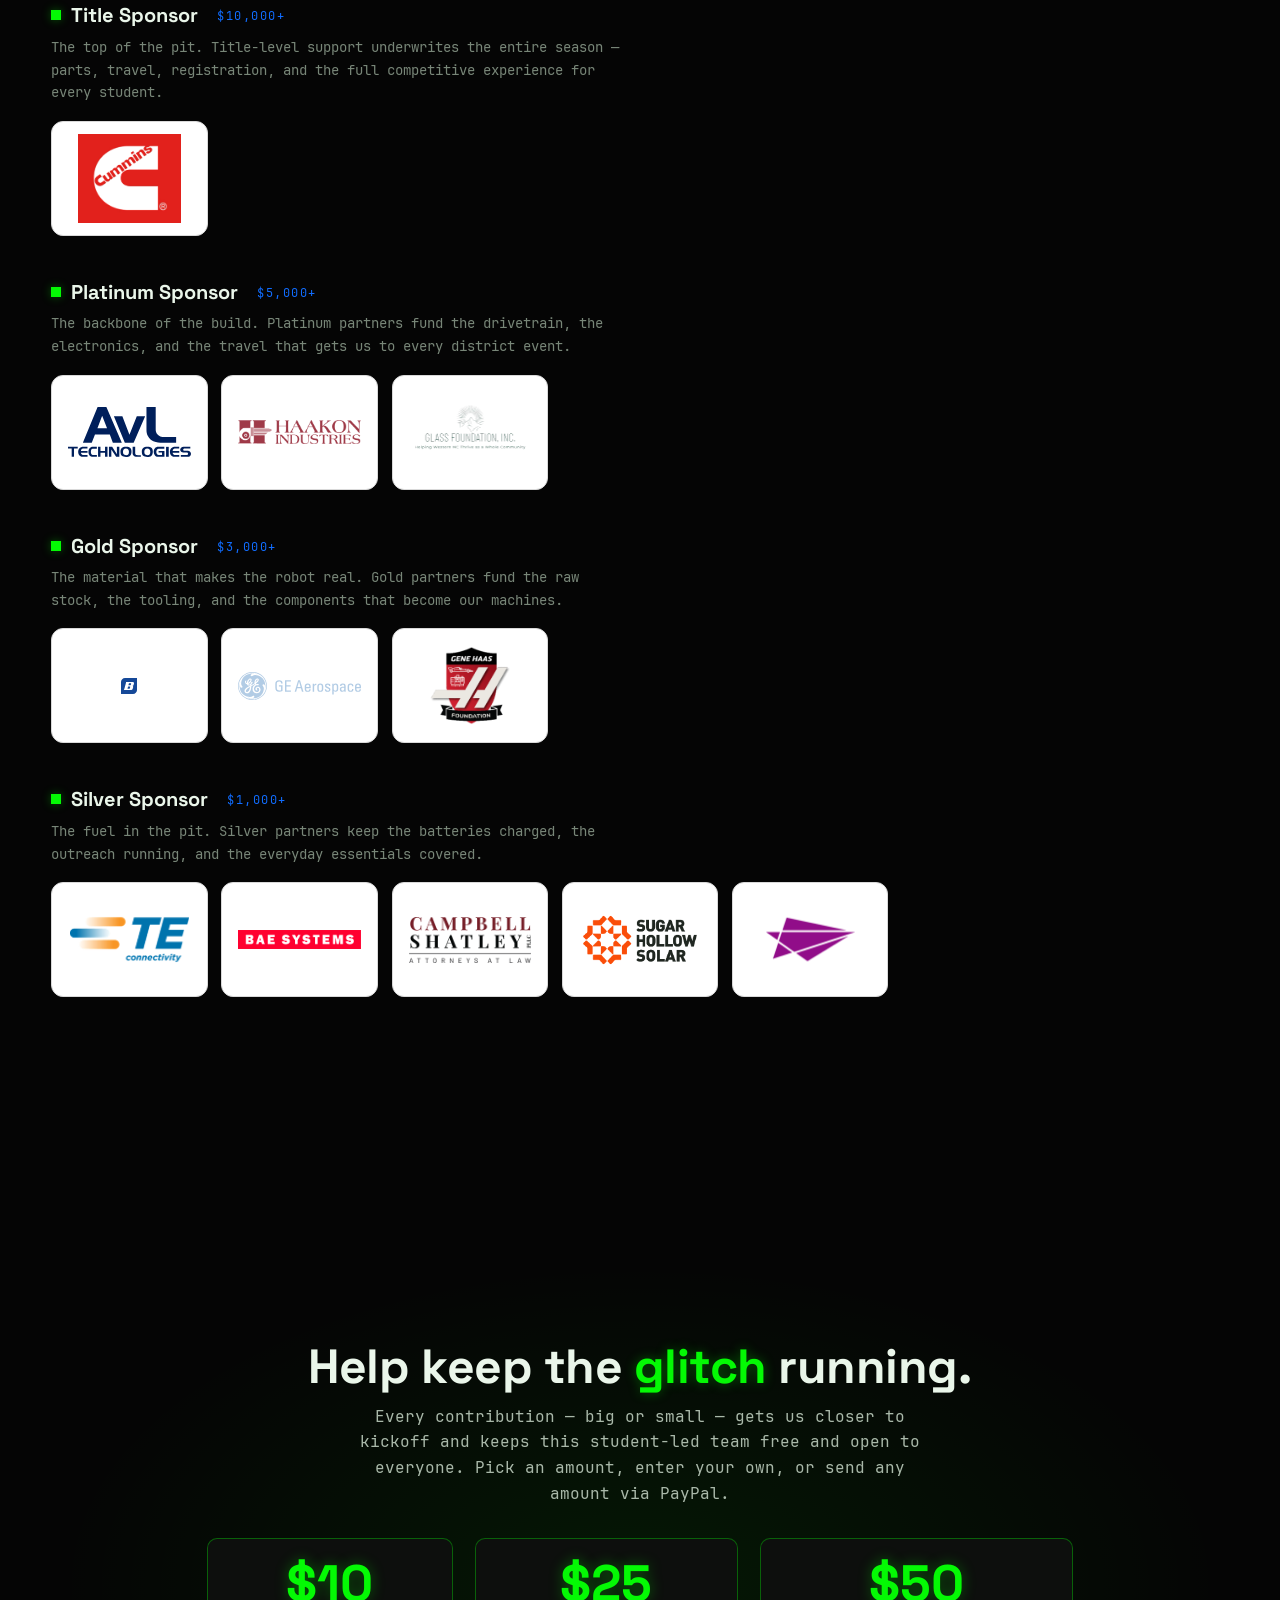
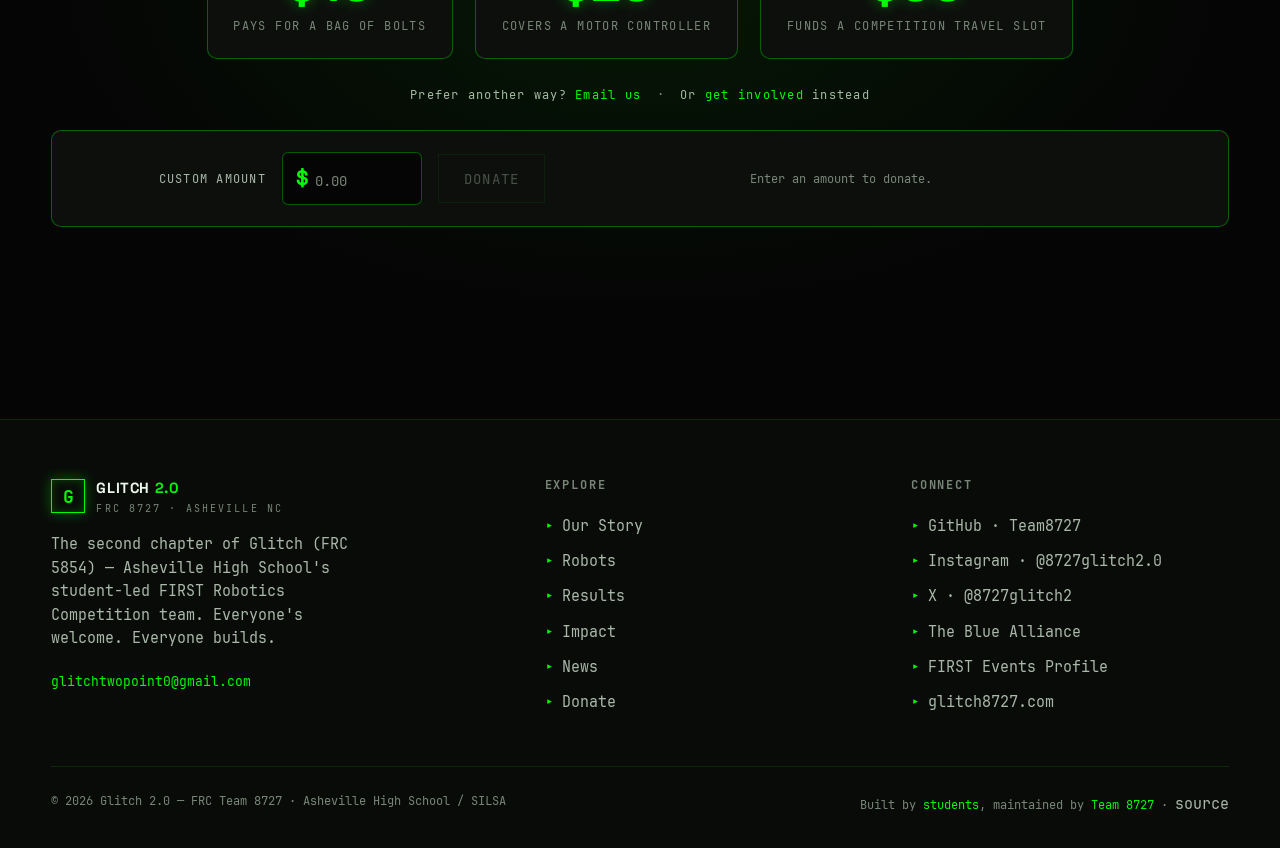
==== commit 3f5c1f2b: "fix(donate): custom amount input was unclickable + greyed-out disabled Donate Root cause: .cta-band:" ====
--- a/sponsors.html
+++ b/sponsors.html
@@ -267,8 +267,8 @@
           <input type="hidden" name="no_note" value="0">
           <input type="hidden" name="amount" id="dc-amount">
           <span class="dc-input-wrap"><span class="dc-prefix">$</span><input class="dc-input" id="dc-input" type="number" inputmode="decimal" min="1" step="0.01" placeholder="0.00" aria-label="Custom donation amount in dollars"></span>
-          <button type="submit" class="dc-btn">Donate</button>
-          <p class="dc-error" role="alert">Please enter a valid amount (e.g. 40 or 37.50).</p>
+          <button type="submit" class="dc-btn" id="dc-btn" disabled>Donate</button>
+          <p class="dc-msg" id="dc-msg" role="status">Enter an amount to donate.</p>
         </form>
       </div>
     </section>
--- a/assets/css/style.css
+++ b/assets/css/style.css
@@ -479,6 +479,8 @@
 /* ---------- Custom donation amount ---------- */
 .donate-custom {
   margin-top: 1.6rem;
+  position: relative;
+  z-index: 2;
   border: 1px solid var(--line-strong);
   border-radius: var(--radius);
   background: var(--surface);
@@ -490,14 +492,17 @@
   flex-wrap: wrap;
 }
 .donate-custom .dc-label { font-family: var(--font-mono); font-size: 0.78rem; letter-spacing: 0.1em; text-transform: uppercase; color: var(--text-2); }
-.donate-custom .dc-input-wrap { display: inline-flex; align-items: center; border: 1px solid var(--line-strong); background: var(--bg); border-radius: 6px; overflow: hidden; }
+.donate-custom .dc-input-wrap { display: inline-flex; align-items: center; position: relative; z-index: 2; border: 1px solid var(--line-strong); background: var(--bg); border-radius: 6px; overflow: hidden; }
 .donate-custom .dc-input-wrap .dc-prefix { font-family: var(--font-display); font-size: 1.3rem; font-weight: 700; color: var(--neon); padding-left: 0.8rem; }
 .donate-custom .dc-input { font-family: var(--font-display); font-size: 1.4rem; font-weight: 700; color: var(--text); background: transparent; border: 0; outline: none; width: 112px; padding: 0.7rem 0.2rem 0.7rem 0.4rem; }
 .donate-custom .dc-input::placeholder { color: var(--muted); font-weight: 400; font-family: var(--font-mono); font-size: 0.9rem; }
 .donate-custom .dc-input:focus { color: var(--neon); }
-.donate-custom .dc-error { width: 100%; text-align: center; font-family: var(--font-mono); font-size: 0.72rem; color: #ff5252; margin: 0; display: none; }
-.donate-custom.error .dc-error { display: block; }
-.donate-custom .dc-btn { font-family: var(--font-mono); font-size: 0.85rem; letter-spacing: 0.08em; text-transform: uppercase; padding: 0.9rem 1.6rem; border: 1px solid var(--neon); color: var(--neon); background: transparent; cursor: pointer; transition: background 0.2s, color 0.2s, box-shadow 0.2s; }
+.donate-custom .dc-msg { width: 100%; text-align: center; font-family: var(--font-mono); font-size: 0.72rem; color: var(--muted); margin: 0; display: block; }
+.donate-custom.valid .dc-msg { display: none; }
+.donate-custom.error .dc-msg { color: #ff5252; }
+.donate-custom .dc-btn { position: relative; z-index: 2; font-family: var(--font-mono); font-size: 0.85rem; letter-spacing: 0.08em; text-transform: uppercase; padding: 0.9rem 1.6rem; border: 1px solid var(--neon); color: var(--neon); background: transparent; cursor: pointer; transition: background 0.2s, color 0.2s, box-shadow 0.2s, opacity 0.2s; }
+.donate-custom .dc-btn:disabled { color: var(--muted); border-color: var(--line); background: transparent; cursor: not-allowed; opacity: 0.55; box-shadow: none; }
+.donate-custom .dc-btn:disabled:hover { background: transparent; color: var(--muted); box-shadow: none; }
 .donate-custom .dc-btn:hover { background: var(--neon); color: #051205; box-shadow: 0 0 24px var(--neon-glow); }
 @media (max-width: 560px) {
   .donate-custom { flex-direction: column; gap: 0.8rem; padding: 1.2rem 1rem; }
@@ -592,7 +597,7 @@
 
 /* ---------- CTA band ---------- */
 .cta-band { text-align: center; padding: 5rem 0; position: relative; }
-.cta-band::before { content: ''; position: absolute; inset: 0; background: radial-gradient(ellipse at center, rgba(4,249,4,0.08), transparent 70%); }
+.cta-band::before { content: ''; position: absolute; inset: 0; background: radial-gradient(ellipse at center, rgba(4,249,4,0.08), transparent 70%); pointer-events: none; }
 .cta-band h2 { position: relative; margin-bottom: 0.6rem; }
 .cta-band p { position: relative; color: var(--text-2); max-width: 560px; margin: 0 auto 2rem; }
 .cta-band .cta-row { position: relative; display: flex; gap: 1rem; justify-content: center; flex-wrap: wrap; }
